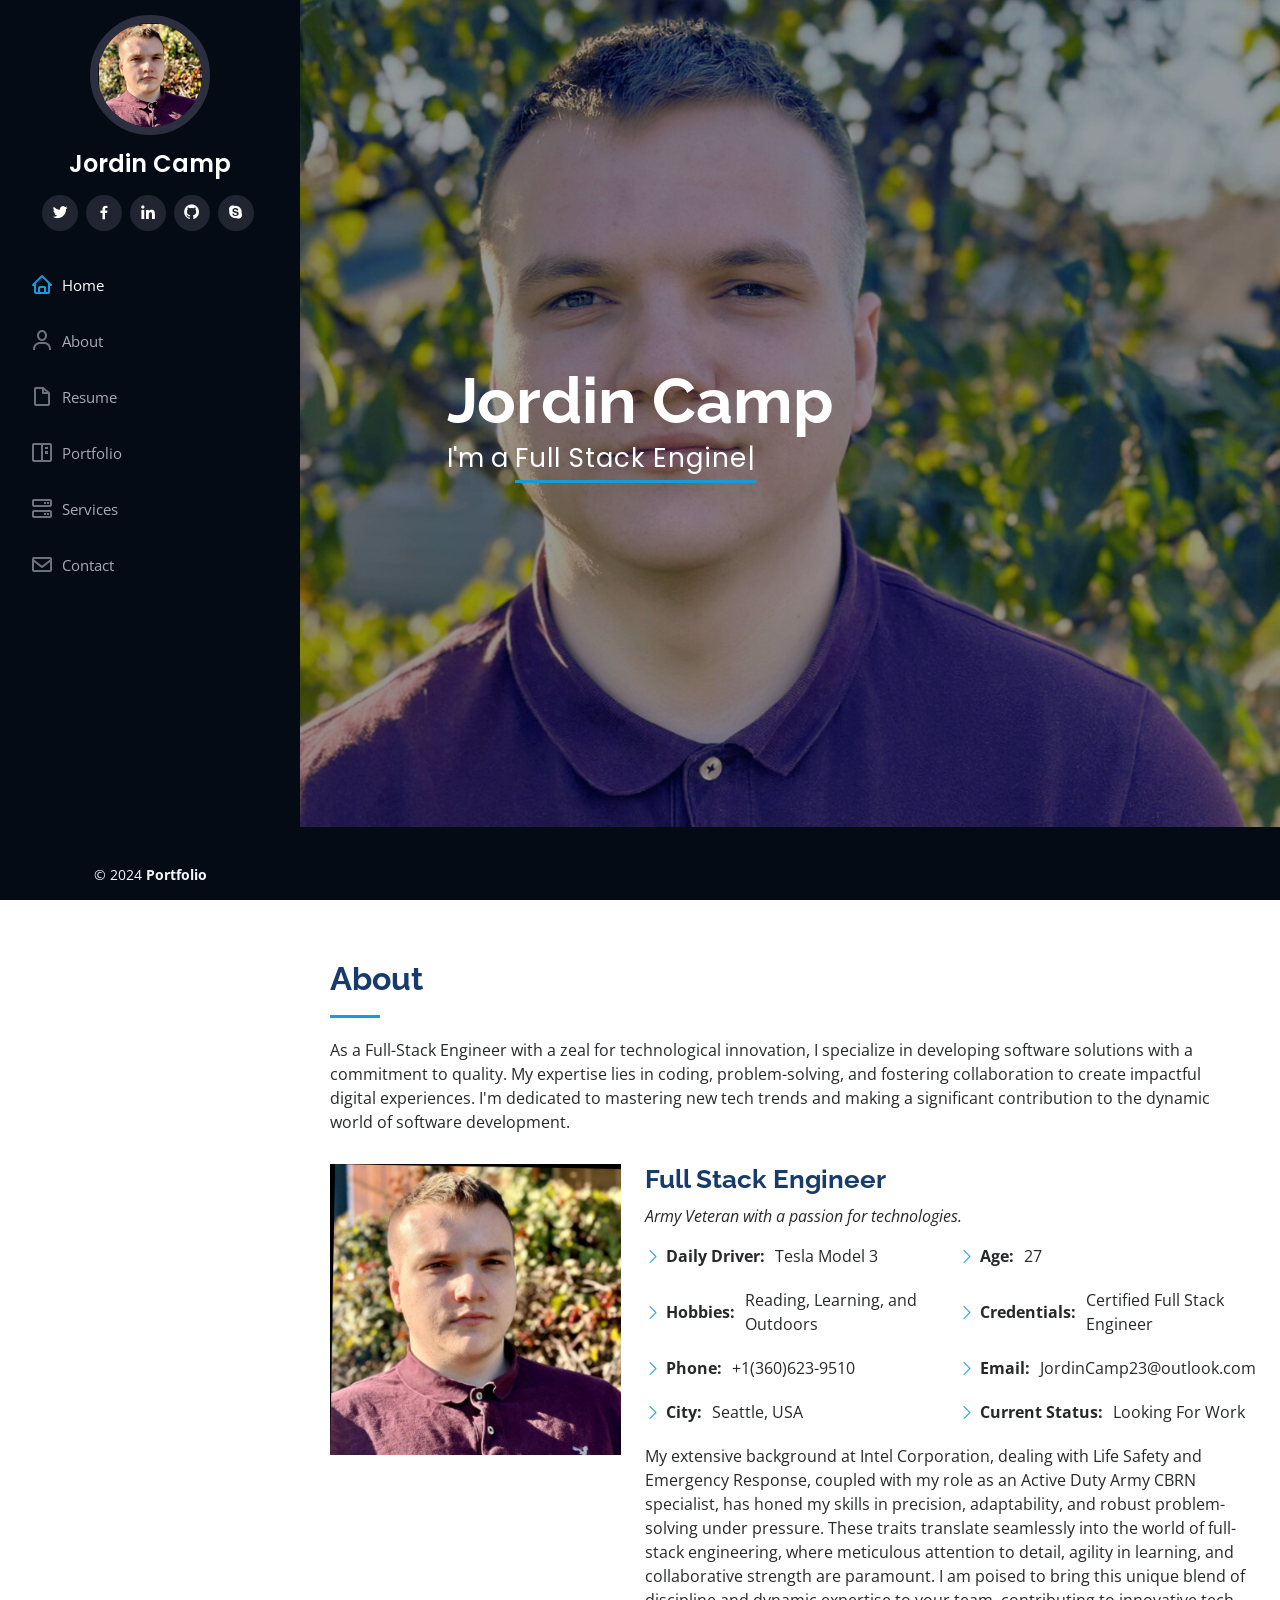
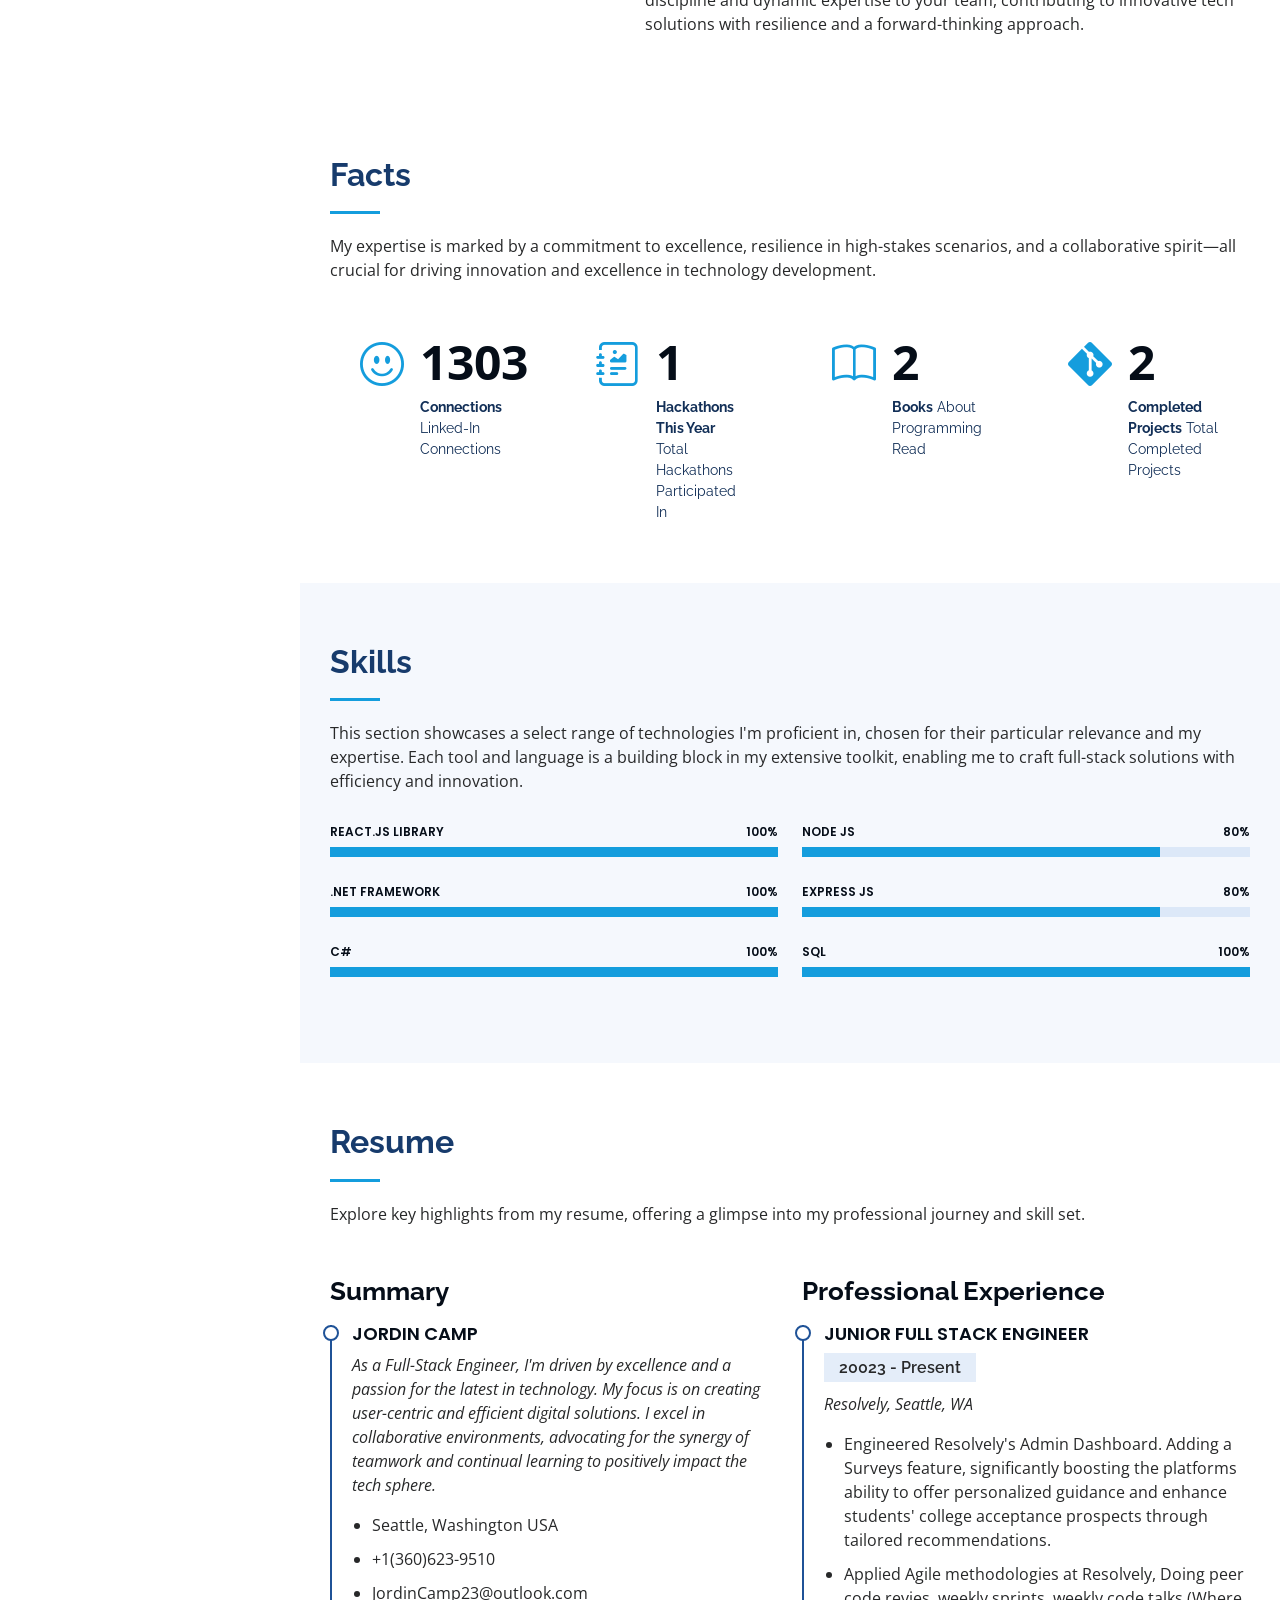
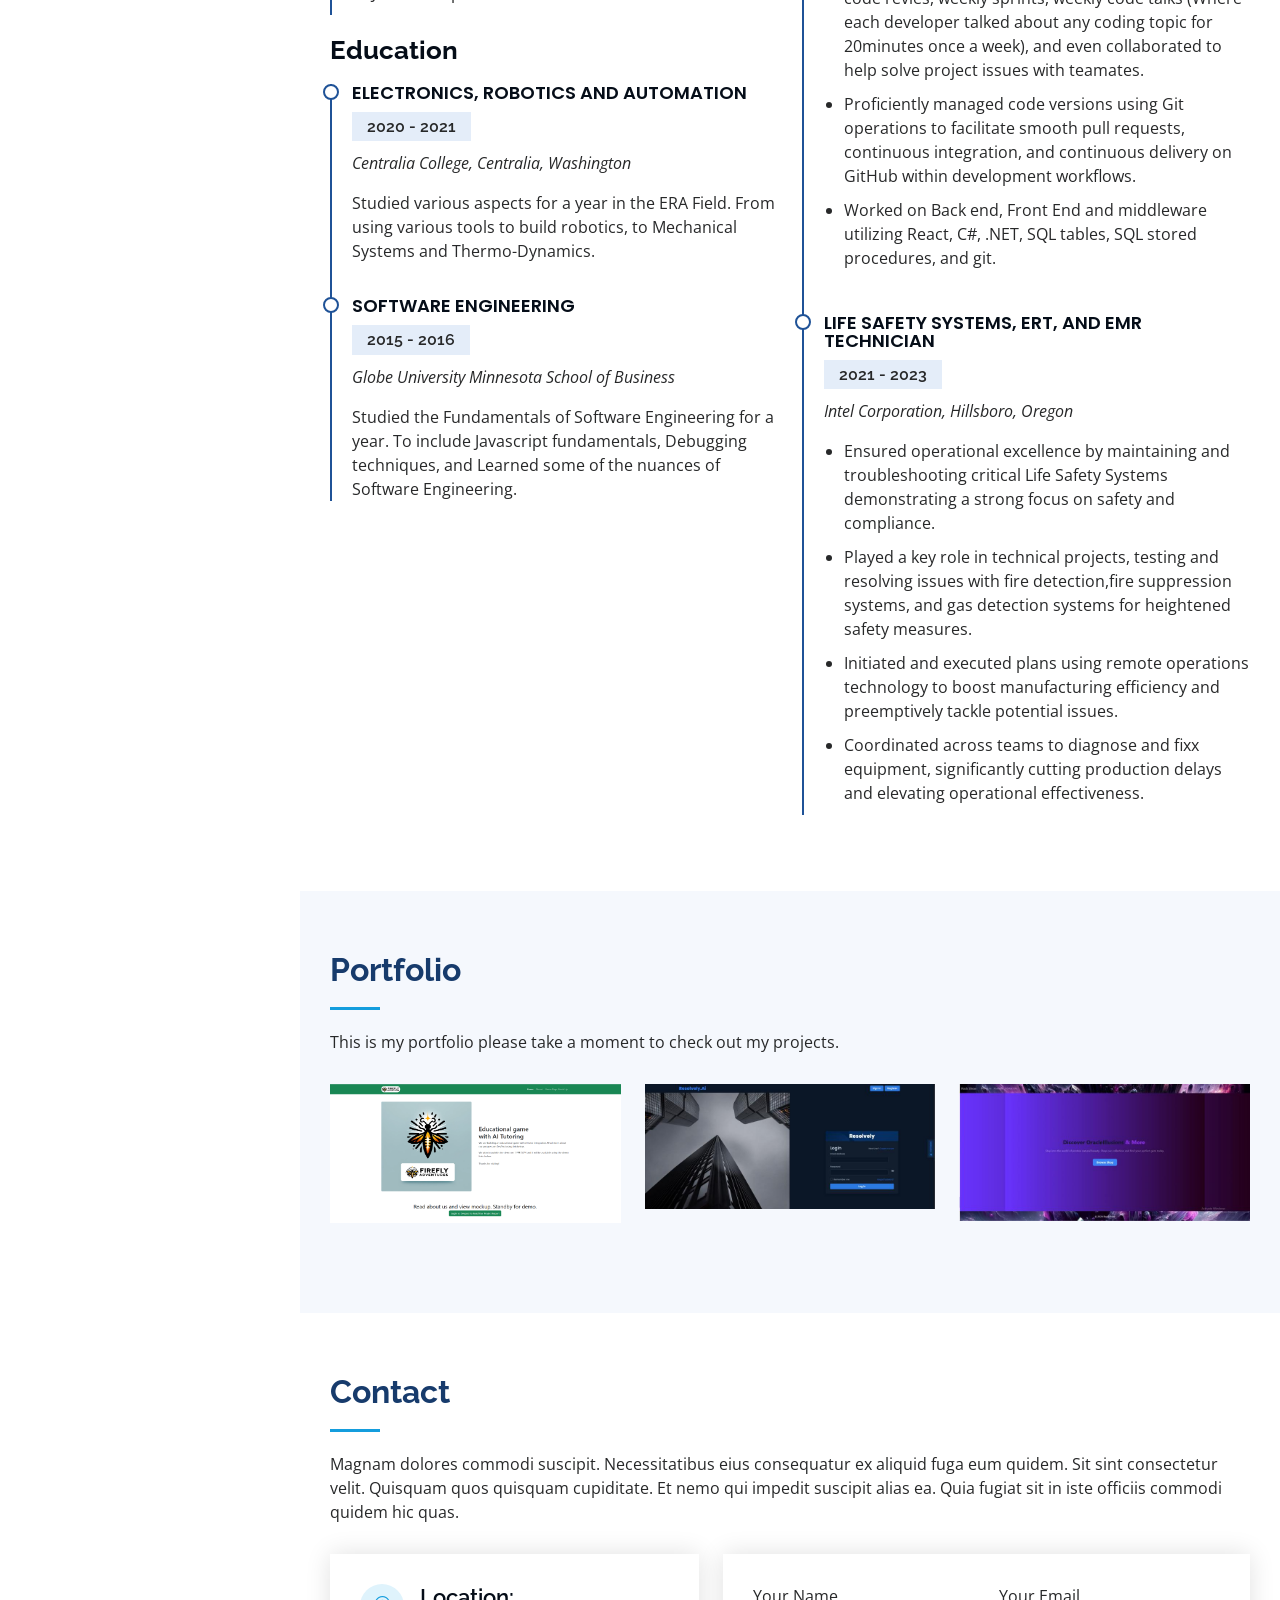
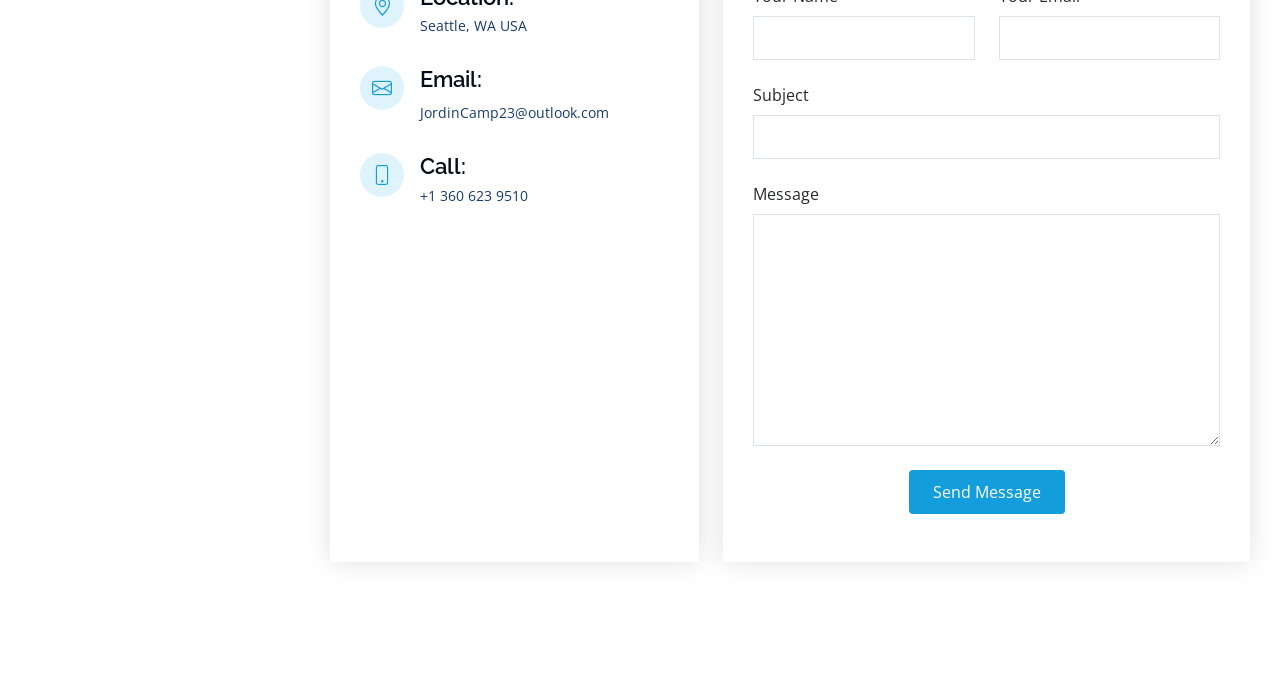
==== JordinsPortfolio/index.html @ 9b6e96a7 "Initial commit and launch of portfolio" ====
<!DOCTYPE html>
<html lang="en">

<head>
  <meta charset="utf-8">
  <meta content="width=device-width, initial-scale=1.0" name="viewport">

  <title>Jordin's Portfolio</title>
  <meta content="" name="description">
  <meta content="" name="keywords">

  <!-- Favicons -->
  <link href="" rel="icon">
  <link href="assets/img/apple-touch-icon.png" rel="apple-touch-icon">

  <!-- Google Fonts -->
  <link href="https://fonts.googleapis.com/css?family=Open+Sans:300,300i,400,400i,600,600i,700,700i|Raleway:300,300i,400,400i,500,500i,600,600i,700,700i|Poppins:300,300i,400,400i,500,500i,600,600i,700,700i" rel="stylesheet">

  <!-- Vendor CSS Files -->
  <link href="assets/vendor/aos/aos.css" rel="stylesheet">
  <link href="assets/vendor/bootstrap/css/bootstrap.min.css" rel="stylesheet">
  <link href="assets/vendor/bootstrap-icons/bootstrap-icons.css" rel="stylesheet">
  <link href="assets/vendor/boxicons/css/boxicons.min.css" rel="stylesheet">
  <link href="assets/vendor/glightbox/css/glightbox.min.css" rel="stylesheet">
  <link href="assets/vendor/swiper/swiper-bundle.min.css" rel="stylesheet">

  <!-- Template Main CSS File -->
  <link href="assets/css/style.css" rel="stylesheet">

  <!-- =======================================================
  * Template Name: iPortfolio
  * Updated: Jan 29 2024 with Bootstrap v5.3.2
  * Template URL: https://bootstrapmade.com/iportfolio-bootstrap-portfolio-websites-template/
  * Author: BootstrapMade.com
  * License: https://bootstrapmade.com/license/
  ======================================================== -->
</head>

<body>

  <!-- ======= Mobile nav toggle button ======= -->
  <i class="bi bi-list mobile-nav-toggle d-xl-none"></i>

  <!-- ======= Header ======= -->
  <header id="header">
    <div class="d-flex flex-column">

      <div class="profile">
        <img src="assets/img/roundedimg.jpg" alt="" class="img-fluid rounded-circle">
        <h1 class="text-light"><a href="index.html">Jordin Camp</a></h1>
        <div class="social-links mt-3 text-center">
          <a href="https://twitter.com/camp_jordin" class="twitter"><i class="bx bxl-twitter"></i></a>
          <a href="https://www.facebook.com/profile.php?id=100091998750128" class="facebook"><i class="bx bxl-facebook"></i></a> 
          <a href="https://www.linkedin.com/in/jordindc7/" class="linkedin"><i class="bx bxl-linkedin"></i></a>
          <a href="https://github.com/JordinDC7" class="instagram"><i class="bx bxl-github"></i></a>
          <a href="#" class="google-plus"><i class="bx bxl-skype"></i></a>
         
        </div>
      </div>

      <nav id="navbar" class="nav-menu navbar">
        <ul>
          <li><a href="#hero" class="nav-link scrollto active"><i class="bx bx-home"></i> <span>Home</span></a></li>
          <li><a href="#about" class="nav-link scrollto"><i class="bx bx-user"></i> <span>About</span></a></li>
          <li><a href="#resume" class="nav-link scrollto"><i class="bx bx-file-blank"></i> <span>Resume</span></a></li>
          <li><a href="#portfolio" class="nav-link scrollto"><i class="bx bx-book-content"></i> <span>Portfolio</span></a></li>
          <li><a href="#services" class="nav-link scrollto"><i class="bx bx-server"></i> <span>Services</span></a></li>
          <li><a href="#contact" class="nav-link scrollto"><i class="bx bx-envelope"></i> <span>Contact</span></a></li>
        </ul>
      </nav><!-- .nav-menu -->
    </div>
  </header><!-- End Header -->

  <!-- ======= Hero Section ======= -->
  <section id="hero" class="d-flex flex-column justify-content-center align-items-center">
    <div class="hero-container" data-aos="fade-in">
      <h1>Jordin Camp</h1>
      <p>I'm a <span class="typed" data-typed-items="Full Stack Engineer, Team Player, Thinker, Code Enthusiast "></span></p>
    </div>
  </section><!-- End Hero -->

  <main id="main">

    <!-- ======= About Section ======= -->
    <section id="about" class="about">
      <div class="container">

        <div class="section-title">
          <h2>About</h2>
          <p>
            As a Full-Stack Engineer with a zeal for technological innovation, I specialize in developing software solutions with a commitment to quality. My expertise lies in coding, problem-solving, and fostering collaboration to create impactful digital experiences. I'm dedicated to mastering new tech trends and making a significant contribution to the dynamic world of software development.  </p>
        </div>

        <div class="row">
          <div class="col-lg-4" data-aos="fade-right">
            <img src="assets/img/roundedimg.jpg" class="img-fluid" alt="">
          </div>
          <div class="col-lg-8 pt-4 pt-lg-0 content" data-aos="fade-left">
            <h3>Full Stack Engineer</h3>
            <p class="fst-italic">
              Army Veteran with a passion for technologies.
            </p>
            <div class="row">
              <div class="col-lg-6">
                <ul>
                  <li><i class="bi bi-chevron-right"></i> <strong>Daily Driver:</strong> <span>Tesla Model 3</span></li>
                  <li><i class="bi bi-chevron-right"></i> <strong>Hobbies:</strong> <span>Reading, Learning, and Outdoors</span></li>
                  <li><i class="bi bi-chevron-right"></i> <strong>Phone:</strong> <span>+1(360)623-9510</span></li>
                  <li><i class="bi bi-chevron-right"></i> <strong>City:</strong> <span>Seattle, USA</span></li>
                </ul>
              </div>
              <div class="col-lg-6">
                <ul>
                  <li><i class="bi bi-chevron-right"></i> <strong>Age:</strong> <span>27</span></li>
                  <li><i class="bi bi-chevron-right"></i> <strong>Credentials:</strong> <span>Certified Full Stack Engineer</span></li>
                  <li><i class="bi bi-chevron-right"></i> <strong>Email:</strong> <span>JordinCamp23@outlook.com</span></li>
                  <li><i class="bi bi-chevron-right"></i> <strong>Current Status:</strong> <span>Looking For Work</span></li>
                </ul>
              </div>
            </div>
            <p>
              My extensive background at Intel Corporation, dealing with Life Safety and Emergency Response, coupled with my role as an Active Duty Army CBRN specialist, has honed my skills in precision, adaptability, and robust problem-solving under pressure. These traits translate seamlessly into the world of full-stack engineering, where meticulous attention to detail, agility in learning, and collaborative strength are paramount. I am poised to bring this unique blend of discipline and dynamic expertise to your team, contributing to innovative tech solutions with resilience and a forward-thinking approach.
              
            </p>
          </div>
        </div>

      </div>
    </section><!-- End About Section -->

    <!-- ======= Facts Section ======= -->
    <section id="facts" class="facts">
      <div class="container">

        <div class="section-title">
          <h2>Facts</h2>
          <p> My expertise is marked by a commitment to excellence, resilience in high-stakes scenarios, and a collaborative spirit—all crucial for driving innovation and excellence in technology development.</p>
        </div>

        <div class="row no-gutters">

          <div class="col-lg-3 col-md-6 d-md-flex align-items-md-stretch" data-aos="fade-up">
            <div class="count-box">
              <i class="bi bi-emoji-smile"></i>
              <span data-purecounter-start="0" data-purecounter-end="1303" data-purecounter-duration="1" class="purecounter"></span>
              <p><strong>Connections</strong> Linked-In Connections</p>
            </div>
          </div>

          <div class="col-lg-3 col-md-6 d-md-flex align-items-md-stretch" data-aos="fade-up" data-aos-delay="100">
            <div class="count-box">
              <i class="bi bi-journal-richtext"></i>
              <span data-purecounter-start="0" data-purecounter-end="1" data-purecounter-duration="1" class="purecounter"></span>
              <p><strong>Hackathons This Year</strong> Total Hackathons Participated In</p>
            </div>
          </div>

          <div class="col-lg-3 col-md-6 d-md-flex align-items-md-stretch" data-aos="fade-up" data-aos-delay="200">
            <div class="count-box">
              <i class="bi bi-book"></i>
              <span data-purecounter-start="0" data-purecounter-end="2" data-purecounter-duration="1" class="purecounter"></span>
              <p><strong>Books</strong> About Programming Read</p>
            </div>
          </div>

          <div class="col-lg-3 col-md-6 d-md-flex align-items-md-stretch" data-aos="fade-up" data-aos-delay="300">
            <div class="count-box">
              <i class="bi bi-git"></i>
              <span data-purecounter-start="0" data-purecounter-end="2" data-purecounter-duration="1" class="purecounter"></span>
              <p><strong>Completed Projects</strong> Total Completed Projects</p>
            </div>
          </div>

        </div>

      </div>
    </section><!-- End Facts Section -->

    <!-- ======= Skills Section ======= -->
    <section id="skills" class="skills section-bg">
      <div class="container">

        <div class="section-title">
          <h2>Skills</h2>
          <p>This section showcases a select range of technologies I'm proficient in, chosen for their particular relevance and my expertise. Each tool and language is a building block in my extensive toolkit, enabling me to craft full-stack solutions with efficiency and innovation.</p>
        </div>

        <div class="row skills-content">

          <div class="col-lg-6" data-aos="fade-up">

            <div class="progress">
              <span class="skill">React.js Library <i class="val">100%</i></span>
              <div class="progress-bar-wrap">
                <div class="progress-bar" role="progressbar" aria-valuenow="100" aria-valuemin="0" aria-valuemax="100"></div>
              </div>
            </div>

            <div class="progress">
              <span class="skill">.NET Framework <i class="val">100%</i></span>
              <div class="progress-bar-wrap">
                <div class="progress-bar" role="progressbar" aria-valuenow="100" aria-valuemin="0" aria-valuemax="100"></div>
              </div>
            </div>

            <div class="progress">
              <span class="skill">C# <i class="val">100%</i></span>
              <div class="progress-bar-wrap">
                <div class="progress-bar" role="progressbar" aria-valuenow="100" aria-valuemin="0" aria-valuemax="100"></div>
              </div>
            </div>

          </div>

          <div class="col-lg-6" data-aos="fade-up" data-aos-delay="100">

            <div class="progress">
              <span class="skill">Node JS <i class="val">80%</i></span>
              <div class="progress-bar-wrap">
                <div class="progress-bar" role="progressbar" aria-valuenow="80" aria-valuemin="0" aria-valuemax="100"></div>
              </div>
            </div>

            <div class="progress">
              <span class="skill">Express JS <i class="val">80%</i></span>
              <div class="progress-bar-wrap">
                <div class="progress-bar" role="progressbar" aria-valuenow="80" aria-valuemin="0" aria-valuemax="100"></div>
              </div>
            </div>

            <div class="progress">
              <span class="skill">SQL <i class="val">100%</i></span>
              <div class="progress-bar-wrap">
                <div class="progress-bar" role="progressbar" aria-valuenow="100" aria-valuemin="0" aria-valuemax="100"></div>
              </div>
            </div>

          </div>

        </div>

      </div>
    </section><!-- End Skills Section -->

    <!-- ======= Resume Section ======= -->
    <section id="resume" class="resume">
      <div class="container">

        <div class="section-title">
          <h2>Resume</h2>
          <p>Explore key highlights from my resume, offering a glimpse into my professional journey and skill set.  </p>
        </div>

        <div class="row">
          <div class="col-lg-6" data-aos="fade-up">
            <h3 class="resume-title">Summary</h3>
            <div class="resume-item pb-0">
              <h4>Jordin Camp</h4>
              <p><em>
                As a Full-Stack Engineer, I'm driven by excellence and a passion for the latest in technology. My focus is on creating user-centric and efficient digital solutions. I excel in collaborative environments, advocating for the synergy of teamwork and continual learning to positively impact the tech sphere.</em></p>
              <ul>
                <li>Seattle, Washington USA</li>
                <li>+1(360)623-9510</li>
                <li>JordinCamp23@outlook.com</li>
              </ul>
            </div>

            <h3 class="resume-title">Education</h3>
            <div class="resume-item">
              <h4>Electronics, Robotics and Automation</h4>
              <h5>2020 - 2021</h5>
              <p><em>Centralia College, Centralia, Washington</em></p>
              <p>Studied various aspects for a year in the ERA Field. From using various tools to build robotics, to Mechanical Systems and Thermo-Dynamics.</p>
            </div>
            <div class="resume-item">
              <h4> Software Engineering</h4>
              <h5>2015 - 2016</h5>
              <p><em>Globe University Minnesota School of Business</em></p>
              <p>Studied the Fundamentals of Software Engineering for a year. To include Javascript fundamentals, Debugging techniques, and Learned some of the nuances of Software Engineering.</p>
            </div>
          </div>
          <div class="col-lg-6" data-aos="fade-up" data-aos-delay="100">
            <h3 class="resume-title">Professional Experience</h3>
            <div class="resume-item">
              <h4>Junior Full Stack Engineer</h4>
              <h5>20023 - Present</h5>
              <p><em>Resolvely, Seattle, WA </em></p>
              <ul>
                <li>Engineered Resolvely's Admin Dashboard. Adding a Surveys feature, significantly boosting the platforms ability to offer personalized guidance and enhance students' college acceptance prospects through tailored recommendations.</li>
                <li>Applied Agile methodologies at Resolvely, Doing peer code revies, weekly sprints, weekly code talks (Where each developer talked about any coding topic for 20minutes once a week), and even collaborated to help solve project issues with teamates. </li>
                <li>Proficiently managed code versions using Git operations to facilitate smooth pull requests, continuous integration,
                  and continuous delivery on GitHub within development workflows.</li>
                <li>Worked on Back end, Front End and middleware utilizing React, C#, .NET, SQL tables, SQL stored procedures, and git. </li>
              </ul>
            </div>
            <div class="resume-item">
              <h4>Life Safety Systems, ERT, and EMR Technician</h4>
              <h5>2021 - 2023</h5>
              <p><em>Intel Corporation, Hillsboro, Oregon</em></p>
              <ul>
                <li>Ensured operational excellence by maintaining and troubleshooting critical Life Safety Systems demonstrating a strong focus on safety and compliance.</li>
                <li>Played a key role in technical projects, testing and resolving issues with fire detection,fire suppression systems, and gas detection systems for heightened safety measures.</li>
                <li>Initiated and executed plans using remote operations technology to boost manufacturing efficiency and preemptively tackle potential issues.</li>
                <li>Coordinated across teams to diagnose and fixx equipment, significantly cutting production delays and elevating operational effectiveness.</li>
              </ul>
            </div>
          </div>
        </div>

      </div>
    </section><!-- End Resume Section -->

    <!-- ======= Portfolio Section ======= -->
    <section id="portfolio" class="portfolio section-bg">
      <div class="container">

        <div class="section-title">
          <h2>Portfolio</h2>
          <p>This is my portfolio please take a moment to check out my projects.</p>
        </div>

        <!-- <div class="row" data-aos="fade-up">
          <div class="col-lg-12 d-flex justify-content-center">
            <ul id="portfolio-flters">
              <li data-filter="*" class="filter-active">All</li>
              <li data-filter=".filter-app">App</li>
              <li data-filter=".filter-card">Card</li>
              <li data-filter=".filter-web">Web</li>
            </ul>
          </div>
        </div> -->

        <div class="row portfolio-container" data-aos="fade-up" data-aos-delay="100">

          <div class="col-lg-4 col-md-6 portfolio-item filter-app">
            <div class="portfolio-wrap">
              <img src="assets/img/portfolio/Firefly.png" class="img-fluid" alt="">
              <div class="portfolio-links">
                <a href="assets/img/portfolio/Firefly.png" data-gallery="portfolioGallery" class="portfolio-lightbox" title="FireFly"><i class="bx bx-plus"></i></a>
                <a href="portfolio-details.html" title="More Details"><i class="bx bx-link"></i></a>
              </div>
            </div>
          </div>

          <div class="col-lg-4 col-md-6 portfolio-item filter-web">
            <div class="portfolio-wrap">
              <img src="assets/img/portfolio/resolvely.jpg" class="img-fluid" alt="">
              <div class="portfolio-links">
                <a href="assets/img/portfolio/resolvely.jpg" data-gallery="portfolioGallery" class="portfolio-lightbox" title="Resolvely"><i class="bx bx-plus"></i></a>
                <a href="portfolio-details2.html" title="More Details"><i class="bx bx-link"></i></a>
              </div>
            </div>
          </div>

          <div class="col-lg-4 col-md-6 portfolio-item filter-app">
            <div class="portfolio-wrap">
              <img src="assets/img/portfolio/OracleIllusions.png" class="img-fluid" alt="">
              <div class="portfolio-links">
                <a href="assets/img/portfolio/OracleIllusions.png" data-gallery="portfolioGallery" class="portfolio-lightbox" title="OracleIllusions"><i class="bx bx-plus"></i></a>
                <a href="portfolio-details3.html" title="More Details"><i class="bx bx-link"></i></a>
              </div>
            </div>
          </div>

          
        </div>

      </div>
    </section><!-- End Portfolio Section -->

    <!-- ======= Services Section ======= -->
    <!-- <section id="services" class="services">
      <div class="container">

        <div class="section-title">
          <h2>Services</h2>
          <p>Magnam dolores commodi suscipit. Necessitatibus eius consequatur ex aliquid fuga eum quidem. Sit sint consectetur velit. Quisquam quos quisquam cupiditate. Et nemo qui impedit suscipit alias ea. Quia fugiat sit in iste officiis commodi quidem hic quas.</p>
        </div>

        <div class="row">
          <div class="col-lg-4 col-md-6 icon-box" data-aos="fade-up">
            <div class="icon"><i class="bi bi-briefcase"></i></div>
            <h4 class="title"><a href="">Lorem Ipsum</a></h4>
            <p class="description">Voluptatum deleniti atque corrupti quos dolores et quas molestias excepturi sint occaecati cupiditate non provident</p>
          </div>
          <div class="col-lg-4 col-md-6 icon-box" data-aos="fade-up" data-aos-delay="100">
            <div class="icon"><i class="bi bi-card-checklist"></i></div>
            <h4 class="title"><a href="">Dolor Sitema</a></h4>
            <p class="description">Minim veniam, quis nostrud exercitation ullamco laboris nisi ut aliquip ex ea commodo consequat tarad limino ata</p>
          </div>
          <div class="col-lg-4 col-md-6 icon-box" data-aos="fade-up" data-aos-delay="200">
            <div class="icon"><i class="bi bi-bar-chart"></i></div>
            <h4 class="title"><a href="">Sed ut perspiciatis</a></h4>
            <p class="description">Duis aute irure dolor in reprehenderit in voluptate velit esse cillum dolore eu fugiat nulla pariatur</p>
          </div>
          <div class="col-lg-4 col-md-6 icon-box" data-aos="fade-up" data-aos-delay="300">
            <div class="icon"><i class="bi bi-binoculars"></i></div>
            <h4 class="title"><a href="">Magni Dolores</a></h4>
            <p class="description">Excepteur sint occaecat cupidatat non proident, sunt in culpa qui officia deserunt mollit anim id est laborum</p>
          </div>
          <div class="col-lg-4 col-md-6 icon-box" data-aos="fade-up" data-aos-delay="400">
            <div class="icon"><i class="bi bi-brightness-high"></i></div>
            <h4 class="title"><a href="">Nemo Enim</a></h4>
            <p class="description">At vero eos et accusamus et iusto odio dignissimos ducimus qui blanditiis praesentium voluptatum deleniti atque</p>
          </div>
          <div class="col-lg-4 col-md-6 icon-box" data-aos="fade-up" data-aos-delay="500">
            <div class="icon"><i class="bi bi-calendar4-week"></i></div>
            <h4 class="title"><a href="">Eiusmod Tempor</a></h4>
            <p class="description">Et harum quidem rerum facilis est et expedita distinctio. Nam libero tempore, cum soluta nobis est eligendi</p>
          </div>
        </div> -->

      </div>
    </section><!-- End Services Section -->

    <!-- ======= Testimonials Section ======= -->
    <!-- <section id="testimonials" class="testimonials section-bg">
      <div class="container">

        <div class="section-title">
          <h2>Testimonials</h2>
          <p>Magnam dolores commodi suscipit. Necessitatibus eius consequatur ex aliquid fuga eum quidem. Sit sint consectetur velit. Quisquam quos quisquam cupiditate. Et nemo qui impedit suscipit alias ea. Quia fugiat sit in iste officiis commodi quidem hic quas.</p>
        </div>

        <div class="testimonials-slider swiper" data-aos="fade-up" data-aos-delay="100">
          <div class="swiper-wrapper">

            <div class="swiper-slide">
              <div class="testimonial-item" data-aos="fade-up">
                <p>
                  <i class="bx bxs-quote-alt-left quote-icon-left"></i>
                  Proin iaculis purus consequat sem cure digni ssim donec porttitora entum suscipit rhoncus. Accusantium quam, ultricies eget id, aliquam eget nibh et. Maecen aliquam, risus at semper.
                  <i class="bx bxs-quote-alt-right quote-icon-right"></i>
                </p>
                <img src="assets/img/testimonials/testimonials-1.jpg" class="testimonial-img" alt="">
                <h3>Saul Goodman</h3>
                <h4>Ceo &amp; Founder</h4>
              </div>
            </div><!-- End testimonial item 

            <div class="swiper-slide">
              <div class="testimonial-item" data-aos="fade-up" data-aos-delay="100">
                <p>
                  <i class="bx bxs-quote-alt-left quote-icon-left"></i>
                  Export tempor illum tamen malis malis eram quae irure esse labore quem cillum quid cillum eram malis quorum velit fore eram velit sunt aliqua noster fugiat irure amet legam anim culpa.
                  <i class="bx bxs-quote-alt-right quote-icon-right"></i>
                </p>
                <img src="assets/img/testimonials/testimonials-2.jpg" class="testimonial-img" alt="">
                <h3>Sara Wilsson</h3>
                <h4>Designer</h4>
              </div>
            </div><!-- End testimonial item 

            <div class="swiper-slide">
              <div class="testimonial-item" data-aos="fade-up" data-aos-delay="200">
                <p>
                  <i class="bx bxs-quote-alt-left quote-icon-left"></i>
                  Enim nisi quem export duis labore cillum quae magna enim sint quorum nulla quem veniam duis minim tempor labore quem eram duis noster aute amet eram fore quis sint minim.
                  <i class="bx bxs-quote-alt-right quote-icon-right"></i>
                </p>
                <img src="assets/img/testimonials/testimonials-3.jpg" class="testimonial-img" alt="">
                <h3>Jena Karlis</h3>
                <h4>Store Owner</h4>
              </div>
            </div><!-- End testimonial item 

            <div class="swiper-slide">
              <div class="testimonial-item" data-aos="fade-up" data-aos-delay="300">
                <p>
                  <i class="bx bxs-quote-alt-left quote-icon-left"></i>
                  Fugiat enim eram quae cillum dolore dolor amet nulla culpa multos export minim fugiat minim velit minim dolor enim duis veniam ipsum anim magna sunt elit fore quem dolore labore illum veniam.
                  <i class="bx bxs-quote-alt-right quote-icon-right"></i>
                </p>
                <img src="assets/img/testimonials/testimonials-4.jpg" class="testimonial-img" alt="">
                <h3>Matt Brandon</h3>
                <h4>Freelancer</h4>
              </div>
            </div><!-- End testimonial item 

            <div class="swiper-slide">
              <div class="testimonial-item" data-aos="fade-up" data-aos-delay="400">
                <p>
                  <i class="bx bxs-quote-alt-left quote-icon-left"></i>
                  Quis quorum aliqua sint quem legam fore sunt eram irure aliqua veniam tempor noster veniam enim culpa labore duis sunt culpa nulla illum cillum fugiat legam esse veniam culpa fore nisi cillum quid.
                  <i class="bx bxs-quote-alt-right quote-icon-right"></i>
                </p>
                <img src="assets/img/testimonials/testimonials-5.jpg" class="testimonial-img" alt="">
                <h3>John Larson</h3>
                <h4>Entrepreneur</h4>
              </div>
            </div><!-- End testimonial item 

          </div>
          <div class="swiper-pagination"></div>
        </div>

      </div>
    </section>End Testimonials Section --!>

    <!-- ======= Contact Section ======= -->
    <section id="contact" class="contact">
      <div class="container">

        <div class="section-title">
          <h2>Contact</h2>
          <p>Magnam dolores commodi suscipit. Necessitatibus eius consequatur ex aliquid fuga eum quidem. Sit sint consectetur velit. Quisquam quos quisquam cupiditate. Et nemo qui impedit suscipit alias ea. Quia fugiat sit in iste officiis commodi quidem hic quas.</p>
        </div>

        <div class="row" data-aos="fade-in">

          <div class="col-lg-5 d-flex align-items-stretch">
            <div class="info">
              <div class="address">
                <i class="bi bi-geo-alt"></i>
                <h4>Location:</h4>
                <p> Seattle, WA USA</p>
              </div>

              <div class="email">
                <i class="bi bi-envelope"></i>
                <h4>Email:</h4>
                <p>JordinCamp23@outlook.com</p>
              </div>

              <div class="phone">
                <i class="bi bi-phone"></i>
                <h4>Call:</h4>
                <p>+1 360 623 9510</p>
              </div>

              <iframe src="https://www.google.com/maps/embed?pb=!1m28!1m12!1m3!1d43040.4116556997!2d-122.37404750572735!3d47.606189394301595!2m3!1f0!2f0!3f0!3m2!1i1024!2i768!4f13.1!4m13!3e6!4m5!1s0x5490102c93e83355%3A0x102565466944d59a!2sSeattle!3m2!1d47.6061389!2d-122.33284809999999!4m5!1s0x5490102c93e83355%3A0x102565466944d59a!2sSeattle%2C%20WA!3m2!1d47.6061389!2d-122.33284809999999!5e0!3m2!1sen!2sus!4v1707293933365!5m2!1sen!2sus" frameborder="0" style="border:0; width: 100%; height: 290px;" allowfullscreen></iframe>
        
            </div>

          </div>

          <div class="col-lg-7 mt-5 mt-lg-0 d-flex align-items-stretch">
            <form action="forms/contact.php" method="post" role="form" class="php-email-form">
              <div class="row">
                <div class="form-group col-md-6">
                  <label for="name">Your Name</label>
                  <input type="text" name="name" class="form-control" id="name" required>
                </div>
                <div class="form-group col-md-6">
                  <label for="name">Your Email</label>
                  <input type="email" class="form-control" name="email" id="email" required>
                </div>
              </div>
              <div class="form-group">
                <label for="name">Subject</label>
                <input type="text" class="form-control" name="subject" id="subject" required>
              </div>
              <div class="form-group">
                <label for="name">Message</label>
                <textarea class="form-control" name="message" rows="10" required></textarea>
              </div>
              <div class="my-3">
                <div class="loading">Loading</div>
                <div class="error-message"></div>
                <div class="sent-message">Your message has been sent. Thank you!</div>
              </div>
              <div class="text-center"><button type="submit">Send Message</button></div>
            </form>
          </div>

        </div>

      </div>
    </section><!-- End Contact Section -->

  </main><!-- End #main -->

  <!-- ======= Footer ======= -->
  <footer id="footer">
    <div class="container">
      <div class="copyright">
        &copy; 2024 <strong><span>Portfolio</span></strong>
      </div>
      
    </div>
  </footer><!-- End  Footer -->

  <a href="#" class="back-to-top d-flex align-items-center justify-content-center"><i class="bi bi-arrow-up-short"></i></a>

  <!-- Vendor JS Files -->
  <script src="assets/vendor/purecounter/purecounter_vanilla.js"></script>
  <script src="assets/vendor/aos/aos.js"></script>
  <script src="assets/vendor/bootstrap/js/bootstrap.bundle.min.js"></script>
  <script src="assets/vendor/glightbox/js/glightbox.min.js"></script>
  <script src="assets/vendor/isotope-layout/isotope.pkgd.min.js"></script>
  <script src="assets/vendor/swiper/swiper-bundle.min.js"></script>
  <script src="assets/vendor/typed.js/typed.umd.js"></script>
  <script src="assets/vendor/waypoints/noframework.waypoints.js"></script>
  <script src="assets/vendor/php-email-form/validate.js"></script>

  <!-- Template Main JS File -->
  <script src="assets/js/main.js"></script>

</body>

</html>
---- JordinsPortfolio/assets/css/style.css ----
/**
* Template Name: iPortfolio
* Updated: Jan 29 2024 with Bootstrap v5.3.2
* Template URL: https://bootstrapmade.com/iportfolio-bootstrap-portfolio-websites-template/
* Author: BootstrapMade.com
* License: https://bootstrapmade.com/license/
*/

/*--------------------------------------------------------------
# General
--------------------------------------------------------------*/
body {
  font-family: "Open Sans", sans-serif;
  color: #272829;
}

a {
  color: #149ddd;
  text-decoration: none;
}

a:hover {
  color: #37b3ed;
  text-decoration: none;
}

h1,
h2,
h3,
h4,
h5,
h6 {
  font-family: "Raleway", sans-serif;
}

/*--------------------------------------------------------------
# Back to top button
--------------------------------------------------------------*/
.back-to-top {
  position: fixed;
  visibility: hidden;
  opacity: 0;
  right: 15px;
  bottom: 15px;
  z-index: 996;
  background: #149ddd;
  width: 40px;
  height: 40px;
  border-radius: 50px;
  transition: all 0.4s;
}

.back-to-top i {
  font-size: 28px;
  color: #fff;
  line-height: 0;
}

.back-to-top:hover {
  background: #2eafec;
  color: #fff;
}

.back-to-top.active {
  visibility: visible;
  opacity: 1;
}

/*--------------------------------------------------------------
# Header
--------------------------------------------------------------*/
#header {
  position: fixed;
  top: 0;
  left: 0;
  bottom: 0;
  width: 300px;
  transition: all ease-in-out 0.5s;
  z-index: 9997;
  transition: all 0.5s;
  padding: 0 15px;
  background: #040b14;
  overflow-y: auto;
}

#header .profile img {
  margin: 15px auto;
  display: block;
  width: 120px;
  border: 8px solid #2c2f3f;
}

#header .profile h1 {
  font-size: 24px;
  margin: 0;
  padding: 0;
  font-weight: 600;
  -moz-text-align-last: center;
  text-align-last: center;
  font-family: "Poppins", sans-serif;
}

#header .profile h1 a,
#header .profile h1 a:hover {
  color: #fff;
  text-decoration: none;
}

#header .profile .social-links a {
  font-size: 18px;
  display: inline-block;
  background: #212431;
  color: #fff;
  line-height: 1;
  padding: 8px 0;
  margin-right: 4px;
  border-radius: 50%;
  text-align: center;
  width: 36px;
  height: 36px;
  transition: 0.3s;
}

#header .profile .social-links a:hover {
  background: #149ddd;
  color: #fff;
  text-decoration: none;
}

#main {
  margin-left: 300px;
}

.container,
.container-fluid {
  padding-left: 30px;
  padding-right: 30px;
}

@media (max-width: 1199px) {
  #header {
    left: -300px;
  }

  #main {
    margin-left: 0;
  }

  .container,
  .container-fluid {
    padding-left: 12px;
    padding-right: 12px;
  }
}

/*--------------------------------------------------------------
# Navigation Menu
--------------------------------------------------------------*/
/* Desktop Navigation */
.nav-menu {
  padding: 30px 0 0 0;
}

.nav-menu * {
  margin: 0;
  padding: 0;
  list-style: none;
}

.nav-menu>ul>li {
  position: relative;
  white-space: nowrap;
}

.nav-menu a,
.nav-menu a:focus {
  display: flex;
  align-items: center;
  color: #a8a9b4;
  padding: 12px 15px;
  margin-bottom: 8px;
  transition: 0.3s;
  font-size: 15px;
}

.nav-menu a i,
.nav-menu a:focus i {
  font-size: 24px;
  padding-right: 8px;
  color: #6f7180;
}

.nav-menu a:hover,
.nav-menu .active,
.nav-menu .active:focus,
.nav-menu li:hover>a {
  text-decoration: none;
  color: #fff;
}

.nav-menu a:hover i,
.nav-menu .active i,
.nav-menu .active:focus i,
.nav-menu li:hover>a i {
  color: #149ddd;
}

/* Mobile Navigation */
.mobile-nav-toggle {
  position: fixed;
  right: 15px;
  top: 15px;
  z-index: 9998;
  border: 0;
  font-size: 24px;
  transition: all 0.4s;
  outline: none !important;
  background-color: #149ddd;
  color: #fff;
  width: 40px;
  height: 40px;
  display: inline-flex;
  align-items: center;
  justify-content: center;
  line-height: 0;
  border-radius: 50px;
  cursor: pointer;
}

.mobile-nav-active {
  overflow: hidden;
}

.mobile-nav-active #header {
  left: 0;
}

/*--------------------------------------------------------------
# Hero Section
--------------------------------------------------------------*/
#hero {
  width: 100%;
  height: 100vh;
  background: url("../img/profile-rev12.png") top right;
  background-size:contain;
  background-repeat: no-repeat;
  
  background-color: #040b14;
}

#hero:before {
  content: "";
  background: rgba(5, 13, 24, 0.3);
  position: absolute;
  bottom: 0;
  top: 0;
  left: 0;
  right: 0;
  z-index: 1;
}

#hero .hero-container {
  position: relative;
  z-index: 2;
  min-width: 300px;
}

#hero h1 {
  margin: 0 0 10px 0;
  font-size: 64px;
  font-weight: 700;
  line-height: 56px;
  color: #fff;
}

#hero p {
  color: #fff;
  margin-bottom: 50px;
  font-size: 26px;
  font-family: "Poppins", sans-serif;
}

#hero p span {
  color: #fff;
  padding-bottom: 4px;
  letter-spacing: 1px;
  border-bottom: 3px solid #149ddd;
}

@media (min-width: 1024px) {
  #hero {
    background-attachment: fixed;
  }
}

@media (max-width: 768px) {
  #hero h1 {
    font-size: 28px;
    line-height: 36px;
  }

  #hero h2 {
    font-size: 18px;
    line-height: 24px;
    margin-bottom: 30px;
  }
}

/*--------------------------------------------------------------
# Sections General
--------------------------------------------------------------*/
section {
  padding: 60px 0;
  overflow: hidden;
}

.section-bg {
  background: #f5f8fd;
}

.section-title {
  padding-bottom: 30px;
}

.section-title h2 {
  font-size: 32px;
  font-weight: bold;
  margin-bottom: 20px;
  padding-bottom: 20px;
  position: relative;
  color: #173b6c;
}

.section-title h2::after {
  content: "";
  position: absolute;
  display: block;
  width: 50px;
  height: 3px;
  background: #149ddd;
  bottom: 0;
  left: 0;
}

.section-title p {
  margin-bottom: 0;
}

/*--------------------------------------------------------------
# About
--------------------------------------------------------------*/
.about .content h3 {
  font-weight: 700;
  font-size: 26px;
  color: #173b6c;
}

.about .content ul {
  list-style: none;
  padding: 0;
}

.about .content ul li {
  margin-bottom: 20px;
  display: flex;
  align-items: center;
}

.about .content ul strong {
  margin-right: 10px;
}

.about .content ul i {
  font-size: 16px;
  margin-right: 5px;
  color: #149ddd;
  line-height: 0;
}

.about .content p:last-child {
  margin-bottom: 0;
}

/*--------------------------------------------------------------
# Facts
--------------------------------------------------------------*/
.facts {
  padding-bottom: 30px;
}

.facts .count-box {
  padding: 30px;
  width: 100%;
}

.facts .count-box i {
  display: block;
  font-size: 44px;
  color: #149ddd;
  float: left;
  line-height: 0;
}

.facts .count-box span {
  font-size: 48px;
  line-height: 40px;
  display: block;
  font-weight: 700;
  color: #050d18;
  margin-left: 60px;
}

.facts .count-box p {
  padding: 15px 0 0 0;
  margin: 0 0 0 60px;
  font-family: "Raleway", sans-serif;
  font-size: 14px;
  color: #122f57;
}

.facts .count-box a {
  font-weight: 600;
  display: block;
  margin-top: 20px;
  color: #122f57;
  font-size: 15px;
  font-family: "Poppins", sans-serif;
  transition: ease-in-out 0.3s;
}

.facts .count-box a:hover {
  color: #1f5297;
}

/*--------------------------------------------------------------
# Akills
--------------------------------------------------------------*/
.skills .progress {
  height: 60px;
  display: block;
  background: none;
  border-radius: 0;
}

.skills .progress .skill {
  padding: 0;
  margin: 0 0 6px 0;
  text-transform: uppercase;
  display: block;
  font-weight: 600;
  font-family: "Poppins", sans-serif;
  color: #050d18;
}

.skills .progress .skill .val {
  float: right;
  font-style: normal;
}

.skills .progress-bar-wrap {
  background: #dce8f8;
  height: 10px;
}

.skills .progress-bar {
  width: 1px;
  height: 10px;
  transition: 0.9s;
  background-color: #149ddd;
}

/*--------------------------------------------------------------
# Resume
--------------------------------------------------------------*/
.resume .resume-title {
  font-size: 26px;
  font-weight: 700;
  margin-top: 20px;
  margin-bottom: 20px;
  color: #050d18;
}

.resume .resume-item {
  padding: 0 0 20px 20px;
  margin-top: -2px;
  border-left: 2px solid #1f5297;
  position: relative;
}

.resume .resume-item h4 {
  line-height: 18px;
  font-size: 18px;
  font-weight: 600;
  text-transform: uppercase;
  font-family: "Poppins", sans-serif;
  color: #050d18;
  margin-bottom: 10px;
}

.resume .resume-item h5 {
  font-size: 16px;
  background: #e4edf9;
  padding: 5px 15px;
  display: inline-block;
  font-weight: 600;
  margin-bottom: 10px;
}

.resume .resume-item ul {
  padding-left: 20px;
}

.resume .resume-item ul li {
  padding-bottom: 10px;
}

.resume .resume-item:last-child {
  padding-bottom: 0;
}

.resume .resume-item::before {
  content: "";
  position: absolute;
  width: 16px;
  height: 16px;
  border-radius: 50px;
  left: -9px;
  top: 0;
  background: #fff;
  border: 2px solid #1f5297;
}

/*--------------------------------------------------------------
# Portfolio
--------------------------------------------------------------*/
.portfolio .portfolio-item {
  margin-bottom: 30px;
}

.portfolio #portfolio-flters {
  padding: 0;
  margin: 0 auto 35px auto;
  list-style: none;
  text-align: center;
  background: #fff;
  border-radius: 50px;
  padding: 2px 15px;
}

.portfolio #portfolio-flters li {
  cursor: pointer;
  display: inline-block;
  padding: 10px 15px 8px 15px;
  font-size: 14px;
  font-weight: 600;
  line-height: 1;
  text-transform: uppercase;
  color: #272829;
  margin-bottom: 5px;
  transition: all 0.3s ease-in-out;
}

.portfolio #portfolio-flters li:hover,
.portfolio #portfolio-flters li.filter-active {
  color: #149ddd;
}

.portfolio #portfolio-flters li:last-child {
  margin-right: 0;
}

.portfolio .portfolio-wrap {
  transition: 0.3s;
  position: relative;
  overflow: hidden;
  z-index: 1;
}

.portfolio .portfolio-wrap::before {
  content: "";
  background: rgba(255, 255, 255, 0.5);
  position: absolute;
  left: 0;
  right: 0;
  top: 0;
  bottom: 0;
  transition: all ease-in-out 0.3s;
  z-index: 2;
  opacity: 0;
}

.portfolio .portfolio-wrap .portfolio-links {
  opacity: 1;
  left: 0;
  right: 0;
  bottom: -60px;
  z-index: 3;
  position: absolute;
  transition: all ease-in-out 0.3s;
  display: flex;
  justify-content: center;
}

.portfolio .portfolio-wrap .portfolio-links a {
  color: #fff;
  font-size: 28px;
  text-align: center;
  background: rgba(20, 157, 221, 0.75);
  transition: 0.3s;
  width: 50%;
}

.portfolio .portfolio-wrap .portfolio-links a:hover {
  background: rgba(20, 157, 221, 0.95);
}

.portfolio .portfolio-wrap .portfolio-links a+a {
  border-left: 1px solid #37b3ed;
}

.portfolio .portfolio-wrap:hover::before {
  top: 0;
  left: 0;
  right: 0;
  bottom: 0;
  opacity: 1;
}

.portfolio .portfolio-wrap:hover .portfolio-links {
  opacity: 1;
  bottom: 0;
}

/*--------------------------------------------------------------
# Portfolio Details
--------------------------------------------------------------*/
.portfolio-details {
  padding-top: 40px;
}

.portfolio-details .portfolio-details-slider img {
  width: 100%;
}

.portfolio-details .portfolio-details-slider .swiper-pagination {
  margin-top: 20px;
  position: relative;
}

.portfolio-details .portfolio-details-slider .swiper-pagination .swiper-pagination-bullet {
  width: 12px;
  height: 12px;
  background-color: #fff;
  opacity: 1;
  border: 1px solid #149ddd;
}

.portfolio-details .portfolio-details-slider .swiper-pagination .swiper-pagination-bullet-active {
  background-color: #149ddd;
}

.portfolio-details .portfolio-info {
  padding: 30px;
  box-shadow: 0px 0 30px rgba(5, 13, 24, 0.08);
}

.portfolio-details .portfolio-info h3 {
  font-size: 22px;
  font-weight: 700;
  margin-bottom: 20px;
  padding-bottom: 20px;
  border-bottom: 1px solid #eee;
}

.portfolio-details .portfolio-info ul {
  list-style: none;
  padding: 0;
  font-size: 15px;
}

.portfolio-details .portfolio-info ul li+li {
  margin-top: 10px;
}

.portfolio-details .portfolio-description {
  padding-top: 30px;
}

.portfolio-details .portfolio-description h2 {
  font-size: 26px;
  font-weight: 700;
  margin-bottom: 20px;
}

.portfolio-details .portfolio-description p {
  padding: 0;
}

/*--------------------------------------------------------------
# Services
--------------------------------------------------------------*/
.services .icon-box {
  margin-bottom: 20px;
}

.services .icon {
  float: left;
  display: flex;
  align-items: center;
  justify-content: center;
  width: 54px;
  height: 54px;
  background: #149ddd;
  border-radius: 50%;
  transition: 0.5s;
  border: 1px solid #149ddd;
}

.services .icon i {
  color: #fff;
  font-size: 24px;
  line-height: 0;
}

.services .icon-box:hover .icon {
  background: #fff;
}

.services .icon-box:hover .icon i {
  color: #149ddd;
}

.services .title {
  margin-left: 80px;
  font-weight: 700;
  margin-bottom: 15px;
  font-size: 18px;
}

.services .title a {
  color: #343a40;
}

.services .title a:hover {
  color: #149ddd;
}

.services .description {
  margin-left: 80px;
  line-height: 24px;
  font-size: 14px;
}

/*--------------------------------------------------------------
# Testimonials
--------------------------------------------------------------*/
.testimonials .testimonials-carousel,
.testimonials .testimonials-slider {
  overflow: hidden;
}

.testimonials .testimonial-item {
  box-sizing: content-box;
  text-align: center;
  min-height: 320px;
}

.testimonials .testimonial-item .testimonial-img {
  width: 90px;
  border-radius: 50%;
  margin: 0 auto;
}

.testimonials .testimonial-item h3 {
  font-size: 18px;
  font-weight: bold;
  margin: 10px 0 5px 0;
  color: #111;
}

.testimonials .testimonial-item h4 {
  font-size: 14px;
  color: #999;
  margin: 0;
}

.testimonials .testimonial-item .quote-icon-left,
.testimonials .testimonial-item .quote-icon-right {
  color: #c3e8fa;
  font-size: 26px;
}

.testimonials .testimonial-item .quote-icon-left {
  display: inline-block;
  left: -5px;
  position: relative;
}

.testimonials .testimonial-item .quote-icon-right {
  display: inline-block;
  right: -5px;
  position: relative;
  top: 10px;
}

.testimonials .testimonial-item p {
  font-style: italic;
  margin: 0 15px 15px 15px;
  padding: 20px;
  background: #fff;
  position: relative;
  margin-bottom: 35px;
  border-radius: 6px;
  box-shadow: 0px 2px 15px rgba(0, 0, 0, 0.1);
}

.testimonials .testimonial-item p::after {
  content: "";
  width: 0;
  height: 0;
  border-top: 20px solid #fff;
  border-right: 20px solid transparent;
  border-left: 20px solid transparent;
  position: absolute;
  bottom: -20px;
  left: calc(50% - 20px);
}

.testimonials .swiper-pagination {
  margin-top: 20px;
  position: relative;
}

.testimonials .swiper-pagination .swiper-pagination-bullet {
  width: 12px;
  height: 12px;
  background-color: #fff;
  opacity: 1;
  border: 1px solid #149ddd;
}

.testimonials .swiper-pagination .swiper-pagination-bullet-active {
  background-color: #149ddd;
}

/*--------------------------------------------------------------
# Contact
--------------------------------------------------------------*/
.contact {
  padding-bottom: 130px;
}

.contact .info {
  padding: 30px;
  background: #fff;
  width: 100%;
  box-shadow: 0 0 24px 0 rgba(0, 0, 0, 0.12);
}

.contact .info i {
  font-size: 20px;
  color: #149ddd;
  float: left;
  width: 44px;
  height: 44px;
  background: #dff3fc;
  display: flex;
  justify-content: center;
  align-items: center;
  border-radius: 50px;
  transition: all 0.3s ease-in-out;
}

.contact .info h4 {
  padding: 0 0 0 60px;
  font-size: 22px;
  font-weight: 600;
  margin-bottom: 5px;
  color: #050d18;
}

.contact .info p {
  padding: 0 0 10px 60px;
  margin-bottom: 20px;
  font-size: 14px;
  color: #173b6c;
}

.contact .info .email p {
  padding-top: 5px;
}

.contact .info .social-links {
  padding-left: 60px;
}

.contact .info .social-links a {
  font-size: 18px;
  display: inline-block;
  background: #333;
  color: #fff;
  line-height: 1;
  padding: 8px 0;
  border-radius: 50%;
  text-align: center;
  width: 36px;
  height: 36px;
  transition: 0.3s;
  margin-right: 10px;
}

.contact .info .social-links a:hover {
  background: #149ddd;
  color: #fff;
}

.contact .info .email:hover i,
.contact .info .address:hover i,
.contact .info .phone:hover i {
  background: #149ddd;
  color: #fff;
}

.contact .php-email-form {
  width: 100%;
  padding: 30px;
  background: #fff;
  box-shadow: 0 0 24px 0 rgba(0, 0, 0, 0.12);
}

.contact .php-email-form .form-group {
  padding-bottom: 8px;
}

.contact .php-email-form .validate {
  display: none;
  color: red;
  margin: 0 0 15px 0;
  font-weight: 400;
  font-size: 13px;
}

.contact .php-email-form .error-message {
  display: none;
  color: #fff;
  background: #ed3c0d;
  text-align: left;
  padding: 15px;
  font-weight: 600;
}

.contact .php-email-form .error-message br+br {
  margin-top: 25px;
}

.contact .php-email-form .sent-message {
  display: none;
  color: #fff;
  background: #18d26e;
  text-align: center;
  padding: 15px;
  font-weight: 600;
}

.contact .php-email-form .loading {
  display: none;
  background: #fff;
  text-align: center;
  padding: 15px;
}

.contact .php-email-form .loading:before {
  content: "";
  display: inline-block;
  border-radius: 50%;
  width: 24px;
  height: 24px;
  margin: 0 10px -6px 0;
  border: 3px solid #18d26e;
  border-top-color: #eee;
  animation: animate-loading 1s linear infinite;
}

.contact .php-email-form .form-group {
  margin-bottom: 15px;
}

.contact .php-email-form label {
  padding-bottom: 8px;
}

.contact .php-email-form input,
.contact .php-email-form textarea {
  border-radius: 0;
  box-shadow: none;
  font-size: 14px;
}

.contact .php-email-form input {
  height: 44px;
}

.contact .php-email-form textarea {
  padding: 10px 15px;
}

.contact .php-email-form button[type=submit] {
  background: #149ddd;
  border: 0;
  padding: 10px 24px;
  color: #fff;
  transition: 0.4s;
  border-radius: 4px;
}

.contact .php-email-form button[type=submit]:hover {
  background: #37b3ed;
}

@keyframes animate-loading {
  0% {
    transform: rotate(0deg);
  }

  100% {
    transform: rotate(360deg);
  }
}

/*--------------------------------------------------------------
# Breadcrumbs
--------------------------------------------------------------*/
.breadcrumbs {
  padding: 20px 0;
  background: #f9f9f9;
}

.breadcrumbs h2 {
  font-size: 26px;
  font-weight: 300;
}

.breadcrumbs ol {
  display: flex;
  flex-wrap: wrap;
  list-style: none;
  padding: 0;
  margin: 0;
  font-size: 15px;
}

.breadcrumbs ol li+li {
  padding-left: 10px;
}

.breadcrumbs ol li+li::before {
  display: inline-block;
  padding-right: 10px;
  color: #0e2442;
  content: "/";
}

@media (max-width: 768px) {
  .breadcrumbs .d-flex {
    display: block !important;
  }

  .breadcrumbs ol {
    display: block;
  }

  .breadcrumbs ol li {
    display: inline-block;
  }
}

/*--------------------------------------------------------------
# Footer
--------------------------------------------------------------*/
#footer {
  padding: 15px;
  color: #f4f6fd;
  font-size: 14px;
  position: fixed;
  left: 0;
  bottom: 0;
  width: 300px;
  z-index: 9999;
  background: #040b14;
}

#footer .copyright {
  text-align: center;
}

#footer .credits {
  padding-top: 5px;
  text-align: center;
  font-size: 13px;
  color: #eaebf0;
}

@media (max-width: 1199px) {
  #footer {
    position: static;
    width: auto;
    padding-right: 20px 15px;
  }
}
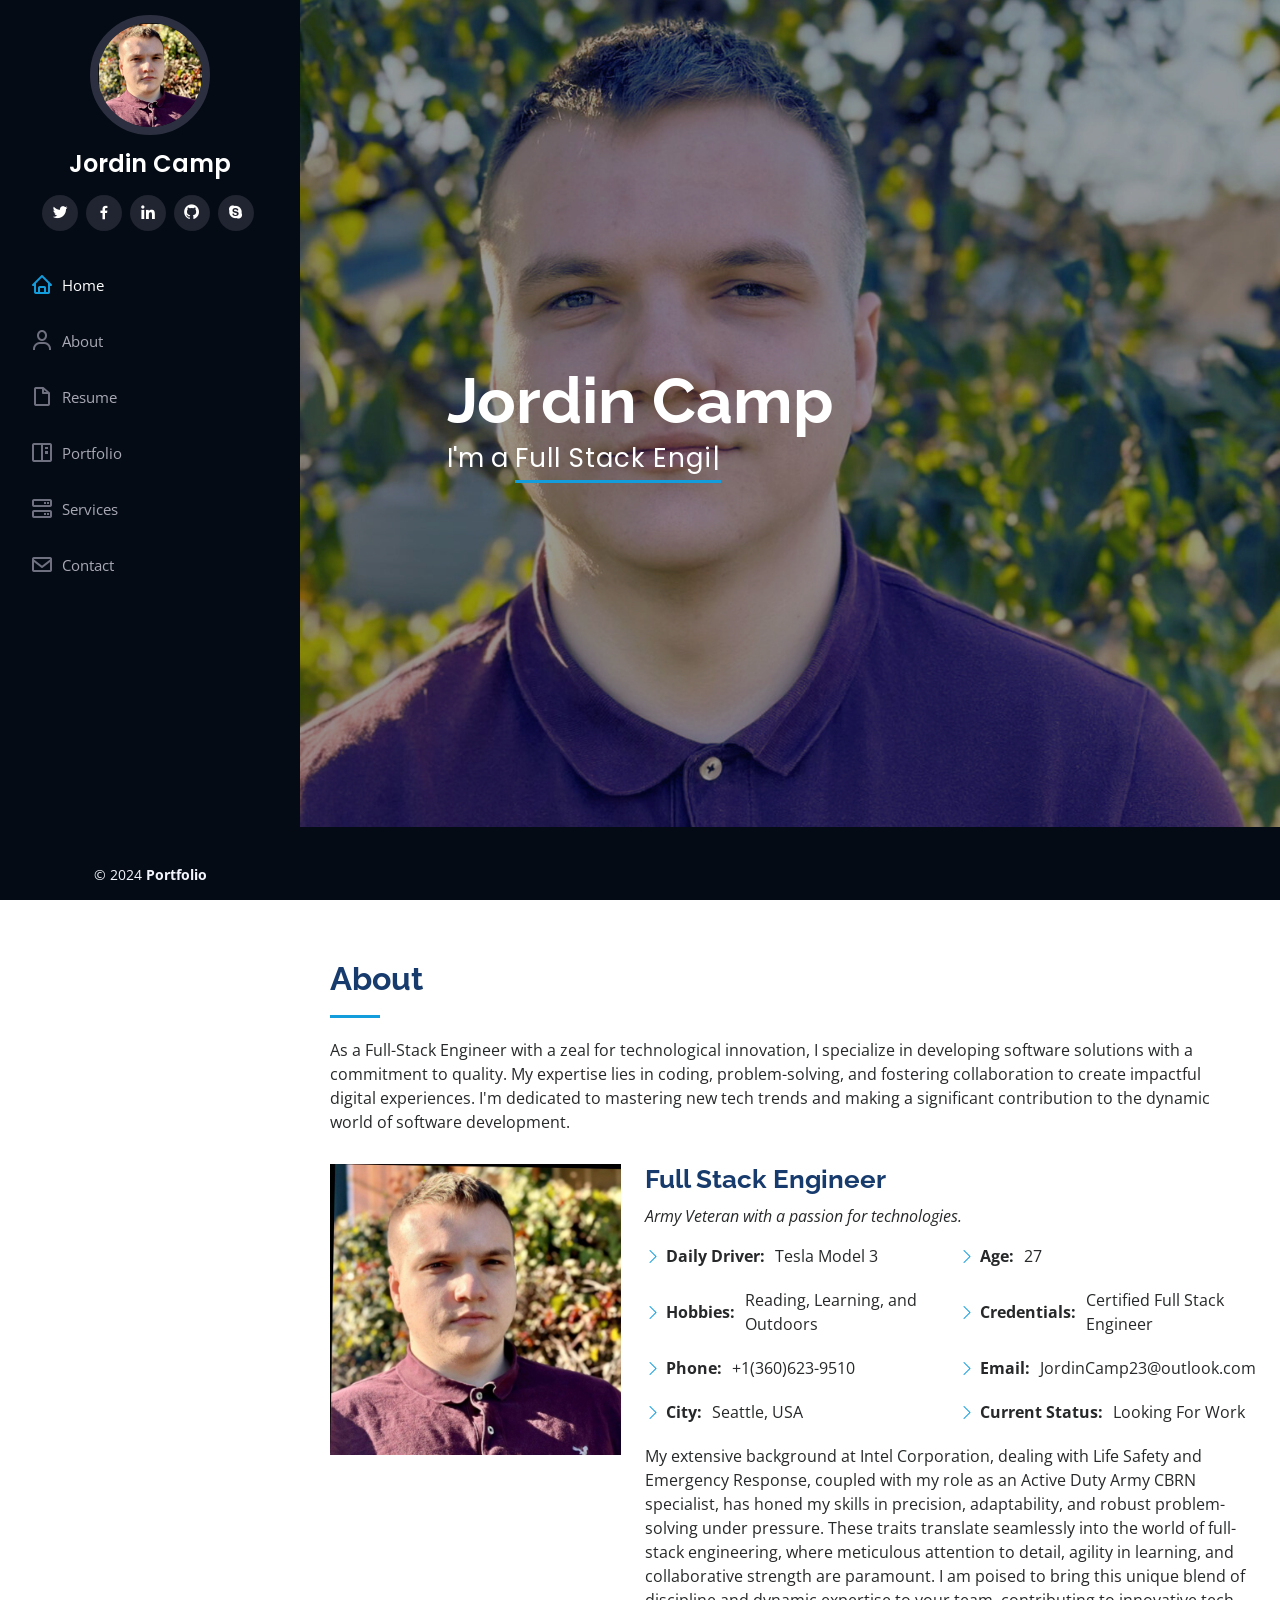
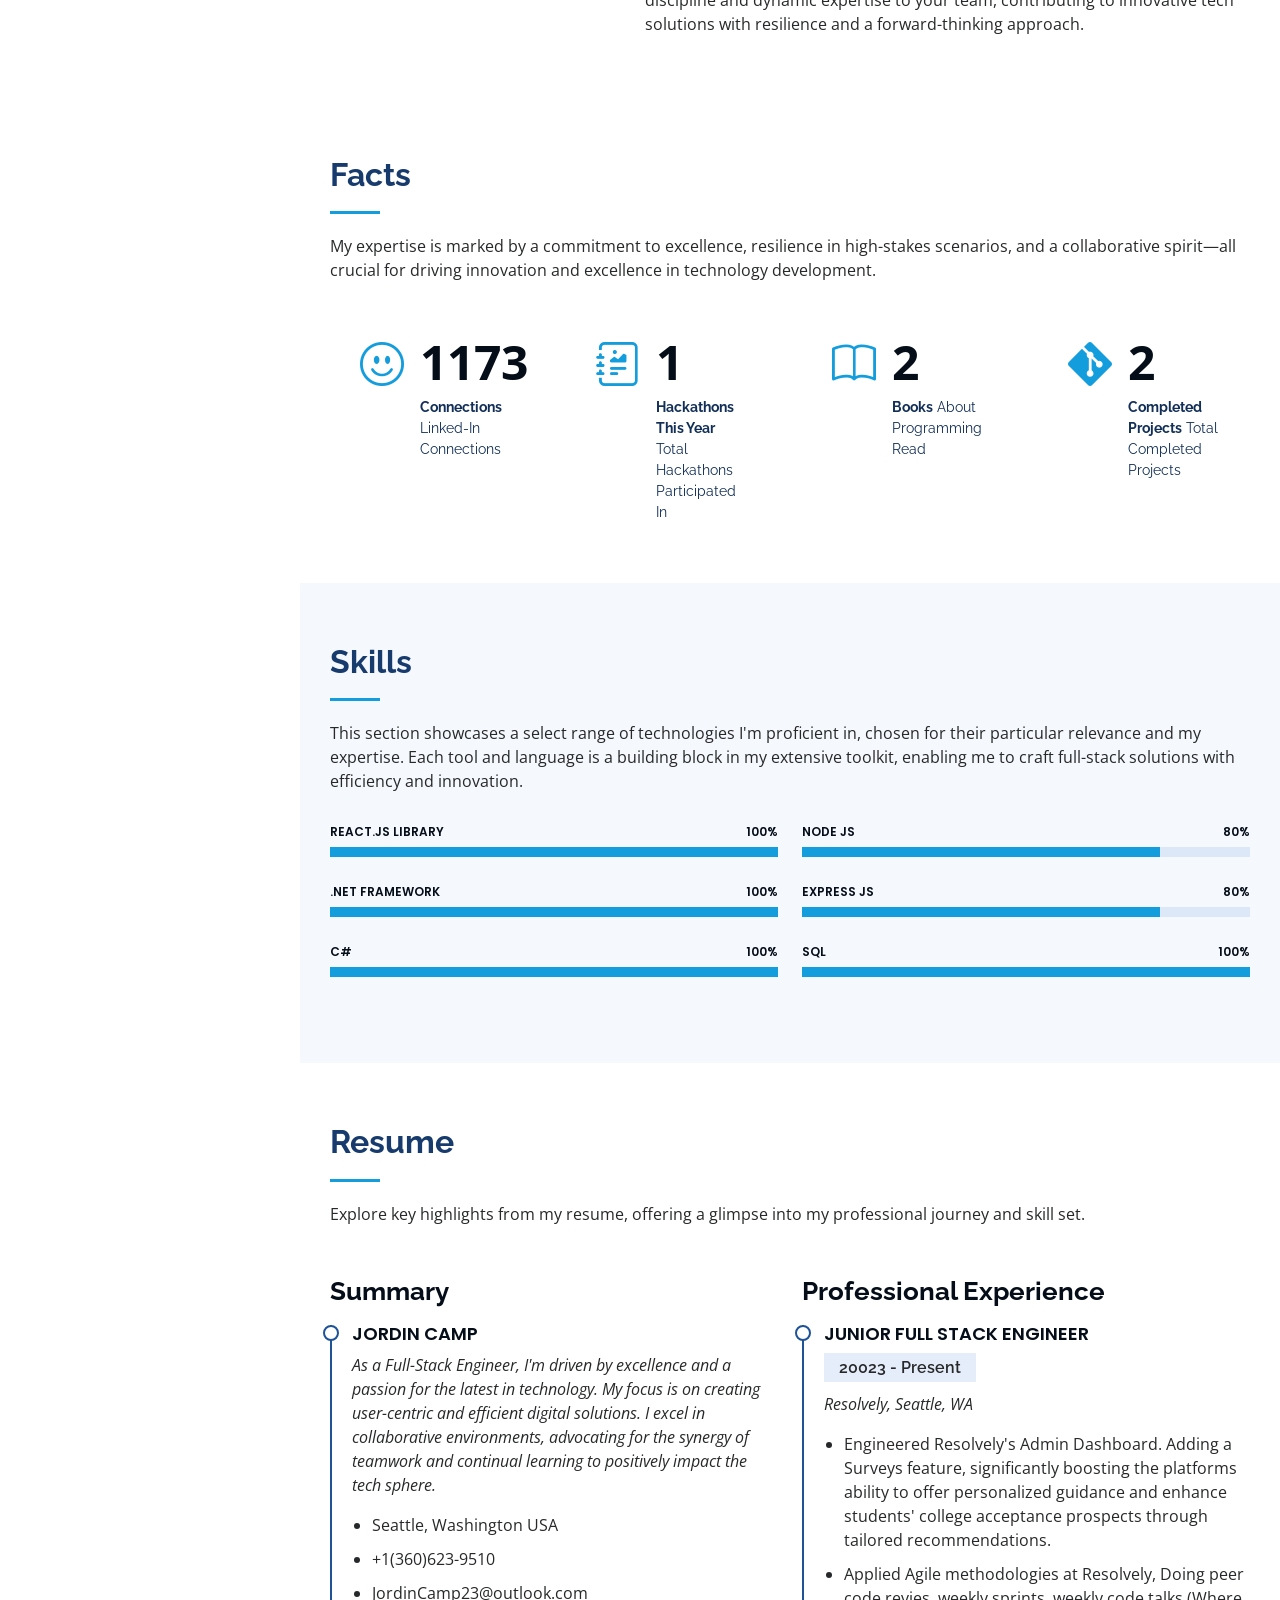
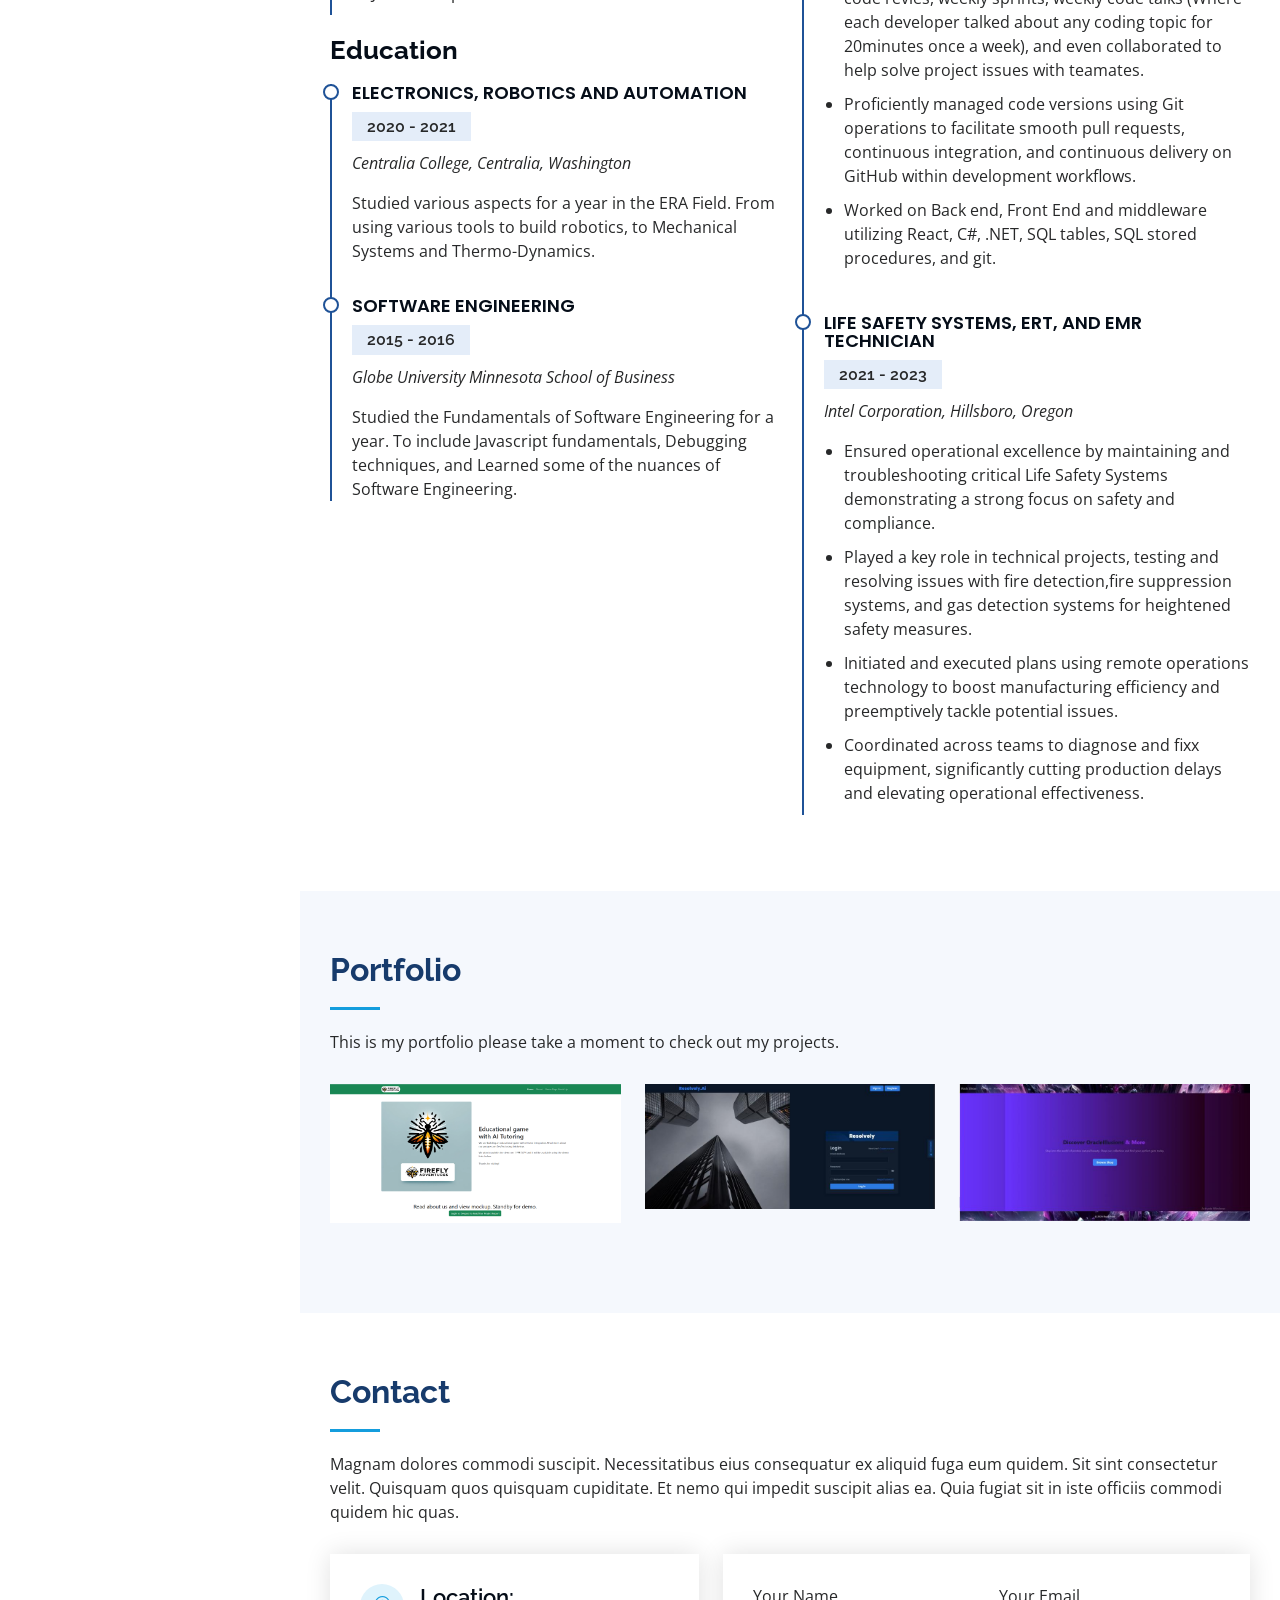
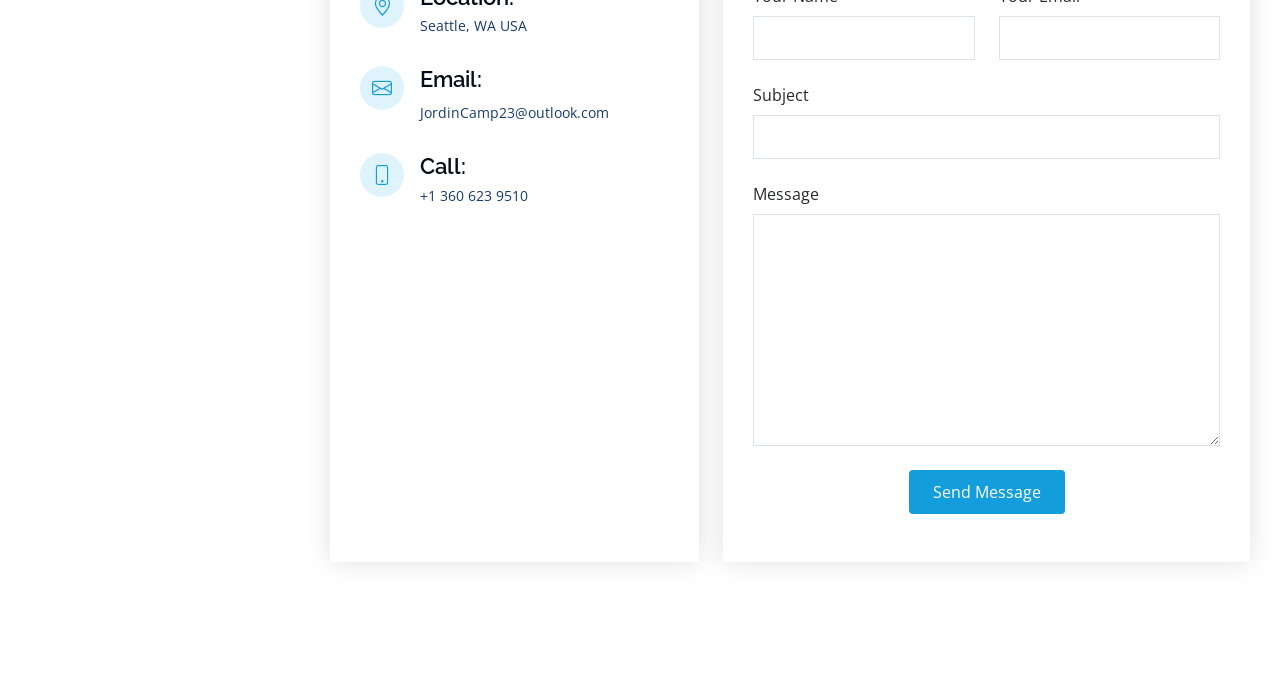
==== commit ffe5bd95: "Commit to deploy" ====
--- a/JordinsPortfolio/index.html
+++ b/JordinsPortfolio/index.html
@@ -9,14 +9,13 @@
   <meta content="" name="description">
   <meta content="" name="keywords">
 
-  <!-- Favicons -->
+
   <link href="" rel="icon">
   <link href="assets/img/apple-touch-icon.png" rel="apple-touch-icon">
 
-  <!-- Google Fonts -->
   <link href="https://fonts.googleapis.com/css?family=Open+Sans:300,300i,400,400i,600,600i,700,700i|Raleway:300,300i,400,400i,500,500i,600,600i,700,700i|Poppins:300,300i,400,400i,500,500i,600,600i,700,700i" rel="stylesheet">
 
-  <!-- Vendor CSS Files -->
+ 
   <link href="assets/vendor/aos/aos.css" rel="stylesheet">
   <link href="assets/vendor/bootstrap/css/bootstrap.min.css" rel="stylesheet">
   <link href="assets/vendor/bootstrap-icons/bootstrap-icons.css" rel="stylesheet">
@@ -24,24 +23,18 @@
   <link href="assets/vendor/glightbox/css/glightbox.min.css" rel="stylesheet">
   <link href="assets/vendor/swiper/swiper-bundle.min.css" rel="stylesheet">
 
-  <!-- Template Main CSS File -->
+  
   <link href="assets/css/style.css" rel="stylesheet">
 
-  <!-- =======================================================
-  * Template Name: iPortfolio
-  * Updated: Jan 29 2024 with Bootstrap v5.3.2
-  * Template URL: https://bootstrapmade.com/iportfolio-bootstrap-portfolio-websites-template/
-  * Author: BootstrapMade.com
-  * License: https://bootstrapmade.com/license/
-  ======================================================== -->
+
 </head>
 
 <body>
 
-  <!-- ======= Mobile nav toggle button ======= -->
+ 
   <i class="bi bi-list mobile-nav-toggle d-xl-none"></i>
 
-  <!-- ======= Header ======= -->
+ 
   <header id="header">
     <div class="d-flex flex-column">
 
@@ -67,21 +60,21 @@
           <li><a href="#services" class="nav-link scrollto"><i class="bx bx-server"></i> <span>Services</span></a></li>
           <li><a href="#contact" class="nav-link scrollto"><i class="bx bx-envelope"></i> <span>Contact</span></a></li>
         </ul>
-      </nav><!-- .nav-menu -->
+      </nav>
     </div>
-  </header><!-- End Header -->
-
-  <!-- ======= Hero Section ======= -->
+  </header>
+
+  
   <section id="hero" class="d-flex flex-column justify-content-center align-items-center">
     <div class="hero-container" data-aos="fade-in">
       <h1>Jordin Camp</h1>
       <p>I'm a <span class="typed" data-typed-items="Full Stack Engineer, Team Player, Thinker, Code Enthusiast "></span></p>
     </div>
-  </section><!-- End Hero -->
+  </section>
 
   <main id="main">
 
-    <!-- ======= About Section ======= -->
+   
     <section id="about" class="about">
       <div class="container">
 
@@ -126,9 +119,9 @@
         </div>
 
       </div>
-    </section><!-- End About Section -->
-
-    <!-- ======= Facts Section ======= -->
+    </section>
+
+   
     <section id="facts" class="facts">
       <div class="container">
 
@@ -174,9 +167,9 @@
         </div>
 
       </div>
-    </section><!-- End Facts Section -->
-
-    <!-- ======= Skills Section ======= -->
+    </section>
+
+   
     <section id="skills" class="skills section-bg">
       <div class="container">
 
@@ -240,9 +233,9 @@
         </div>
 
       </div>
-    </section><!-- End Skills Section -->
-
-    <!-- ======= Resume Section ======= -->
+    </section>
+
+    
     <section id="resume" class="resume">
       <div class="container">
 
@@ -308,9 +301,9 @@
         </div>
 
       </div>
-    </section><!-- End Resume Section -->
-
-    <!-- ======= Portfolio Section ======= -->
+    </section>
+
+    
     <section id="portfolio" class="portfolio section-bg">
       <div class="container">
 
@@ -319,17 +312,7 @@
           <p>This is my portfolio please take a moment to check out my projects.</p>
         </div>
 
-        <!-- <div class="row" data-aos="fade-up">
-          <div class="col-lg-12 d-flex justify-content-center">
-            <ul id="portfolio-flters">
-              <li data-filter="*" class="filter-active">All</li>
-              <li data-filter=".filter-app">App</li>
-              <li data-filter=".filter-card">Card</li>
-              <li data-filter=".filter-web">Web</li>
-            </ul>
-          </div>
-        </div> -->
-
+        
         <div class="row portfolio-container" data-aos="fade-up" data-aos-delay="100">
 
           <div class="col-lg-4 col-md-6 portfolio-item filter-app">
@@ -366,138 +349,10 @@
         </div>
 
       </div>
-    </section><!-- End Portfolio Section -->
-
-    <!-- ======= Services Section ======= -->
-    <!-- <section id="services" class="services">
-      <div class="container">
-
-        <div class="section-title">
-          <h2>Services</h2>
-          <p>Magnam dolores commodi suscipit. Necessitatibus eius consequatur ex aliquid fuga eum quidem. Sit sint consectetur velit. Quisquam quos quisquam cupiditate. Et nemo qui impedit suscipit alias ea. Quia fugiat sit in iste officiis commodi quidem hic quas.</p>
-        </div>
-
-        <div class="row">
-          <div class="col-lg-4 col-md-6 icon-box" data-aos="fade-up">
-            <div class="icon"><i class="bi bi-briefcase"></i></div>
-            <h4 class="title"><a href="">Lorem Ipsum</a></h4>
-            <p class="description">Voluptatum deleniti atque corrupti quos dolores et quas molestias excepturi sint occaecati cupiditate non provident</p>
-          </div>
-          <div class="col-lg-4 col-md-6 icon-box" data-aos="fade-up" data-aos-delay="100">
-            <div class="icon"><i class="bi bi-card-checklist"></i></div>
-            <h4 class="title"><a href="">Dolor Sitema</a></h4>
-            <p class="description">Minim veniam, quis nostrud exercitation ullamco laboris nisi ut aliquip ex ea commodo consequat tarad limino ata</p>
-          </div>
-          <div class="col-lg-4 col-md-6 icon-box" data-aos="fade-up" data-aos-delay="200">
-            <div class="icon"><i class="bi bi-bar-chart"></i></div>
-            <h4 class="title"><a href="">Sed ut perspiciatis</a></h4>
-            <p class="description">Duis aute irure dolor in reprehenderit in voluptate velit esse cillum dolore eu fugiat nulla pariatur</p>
-          </div>
-          <div class="col-lg-4 col-md-6 icon-box" data-aos="fade-up" data-aos-delay="300">
-            <div class="icon"><i class="bi bi-binoculars"></i></div>
-            <h4 class="title"><a href="">Magni Dolores</a></h4>
-            <p class="description">Excepteur sint occaecat cupidatat non proident, sunt in culpa qui officia deserunt mollit anim id est laborum</p>
-          </div>
-          <div class="col-lg-4 col-md-6 icon-box" data-aos="fade-up" data-aos-delay="400">
-            <div class="icon"><i class="bi bi-brightness-high"></i></div>
-            <h4 class="title"><a href="">Nemo Enim</a></h4>
-            <p class="description">At vero eos et accusamus et iusto odio dignissimos ducimus qui blanditiis praesentium voluptatum deleniti atque</p>
-          </div>
-          <div class="col-lg-4 col-md-6 icon-box" data-aos="fade-up" data-aos-delay="500">
-            <div class="icon"><i class="bi bi-calendar4-week"></i></div>
-            <h4 class="title"><a href="">Eiusmod Tempor</a></h4>
-            <p class="description">Et harum quidem rerum facilis est et expedita distinctio. Nam libero tempore, cum soluta nobis est eligendi</p>
-          </div>
-        </div> -->
-
-      </div>
-    </section><!-- End Services Section -->
-
-    <!-- ======= Testimonials Section ======= -->
-    <!-- <section id="testimonials" class="testimonials section-bg">
-      <div class="container">
-
-        <div class="section-title">
-          <h2>Testimonials</h2>
-          <p>Magnam dolores commodi suscipit. Necessitatibus eius consequatur ex aliquid fuga eum quidem. Sit sint consectetur velit. Quisquam quos quisquam cupiditate. Et nemo qui impedit suscipit alias ea. Quia fugiat sit in iste officiis commodi quidem hic quas.</p>
-        </div>
-
-        <div class="testimonials-slider swiper" data-aos="fade-up" data-aos-delay="100">
-          <div class="swiper-wrapper">
-
-            <div class="swiper-slide">
-              <div class="testimonial-item" data-aos="fade-up">
-                <p>
-                  <i class="bx bxs-quote-alt-left quote-icon-left"></i>
-                  Proin iaculis purus consequat sem cure digni ssim donec porttitora entum suscipit rhoncus. Accusantium quam, ultricies eget id, aliquam eget nibh et. Maecen aliquam, risus at semper.
-                  <i class="bx bxs-quote-alt-right quote-icon-right"></i>
-                </p>
-                <img src="assets/img/testimonials/testimonials-1.jpg" class="testimonial-img" alt="">
-                <h3>Saul Goodman</h3>
-                <h4>Ceo &amp; Founder</h4>
-              </div>
-            </div><!-- End testimonial item 
-
-            <div class="swiper-slide">
-              <div class="testimonial-item" data-aos="fade-up" data-aos-delay="100">
-                <p>
-                  <i class="bx bxs-quote-alt-left quote-icon-left"></i>
-                  Export tempor illum tamen malis malis eram quae irure esse labore quem cillum quid cillum eram malis quorum velit fore eram velit sunt aliqua noster fugiat irure amet legam anim culpa.
-                  <i class="bx bxs-quote-alt-right quote-icon-right"></i>
-                </p>
-                <img src="assets/img/testimonials/testimonials-2.jpg" class="testimonial-img" alt="">
-                <h3>Sara Wilsson</h3>
-                <h4>Designer</h4>
-              </div>
-            </div><!-- End testimonial item 
-
-            <div class="swiper-slide">
-              <div class="testimonial-item" data-aos="fade-up" data-aos-delay="200">
-                <p>
-                  <i class="bx bxs-quote-alt-left quote-icon-left"></i>
-                  Enim nisi quem export duis labore cillum quae magna enim sint quorum nulla quem veniam duis minim tempor labore quem eram duis noster aute amet eram fore quis sint minim.
-                  <i class="bx bxs-quote-alt-right quote-icon-right"></i>
-                </p>
-                <img src="assets/img/testimonials/testimonials-3.jpg" class="testimonial-img" alt="">
-                <h3>Jena Karlis</h3>
-                <h4>Store Owner</h4>
-              </div>
-            </div><!-- End testimonial item 
-
-            <div class="swiper-slide">
-              <div class="testimonial-item" data-aos="fade-up" data-aos-delay="300">
-                <p>
-                  <i class="bx bxs-quote-alt-left quote-icon-left"></i>
-                  Fugiat enim eram quae cillum dolore dolor amet nulla culpa multos export minim fugiat minim velit minim dolor enim duis veniam ipsum anim magna sunt elit fore quem dolore labore illum veniam.
-                  <i class="bx bxs-quote-alt-right quote-icon-right"></i>
-                </p>
-                <img src="assets/img/testimonials/testimonials-4.jpg" class="testimonial-img" alt="">
-                <h3>Matt Brandon</h3>
-                <h4>Freelancer</h4>
-              </div>
-            </div><!-- End testimonial item 
-
-            <div class="swiper-slide">
-              <div class="testimonial-item" data-aos="fade-up" data-aos-delay="400">
-                <p>
-                  <i class="bx bxs-quote-alt-left quote-icon-left"></i>
-                  Quis quorum aliqua sint quem legam fore sunt eram irure aliqua veniam tempor noster veniam enim culpa labore duis sunt culpa nulla illum cillum fugiat legam esse veniam culpa fore nisi cillum quid.
-                  <i class="bx bxs-quote-alt-right quote-icon-right"></i>
-                </p>
-                <img src="assets/img/testimonials/testimonials-5.jpg" class="testimonial-img" alt="">
-                <h3>John Larson</h3>
-                <h4>Entrepreneur</h4>
-              </div>
-            </div><!-- End testimonial item 
-
-          </div>
-          <div class="swiper-pagination"></div>
-        </div>
-
-      </div>
-    </section>End Testimonials Section --!>
-
-    <!-- ======= Contact Section ======= -->
+    </section>
+
+      </div>
+    </section>
     <section id="contact" class="contact">
       <div class="container">
 
@@ -566,11 +421,10 @@
         </div>
 
       </div>
-    </section><!-- End Contact Section -->
-
-  </main><!-- End #main -->
-
-  <!-- ======= Footer ======= -->
+    </section>
+  </main>
+
+ 
   <footer id="footer">
     <div class="container">
       <div class="copyright">
@@ -578,11 +432,11 @@
       </div>
       
     </div>
-  </footer><!-- End  Footer -->
+  </footer>
 
   <a href="#" class="back-to-top d-flex align-items-center justify-content-center"><i class="bi bi-arrow-up-short"></i></a>
 
-  <!-- Vendor JS Files -->
+
   <script src="assets/vendor/purecounter/purecounter_vanilla.js"></script>
   <script src="assets/vendor/aos/aos.js"></script>
   <script src="assets/vendor/bootstrap/js/bootstrap.bundle.min.js"></script>
@@ -593,7 +447,7 @@
   <script src="assets/vendor/waypoints/noframework.waypoints.js"></script>
   <script src="assets/vendor/php-email-form/validate.js"></script>
 
-  <!-- Template Main JS File -->
+  
   <script src="assets/js/main.js"></script>
 
 </body>
